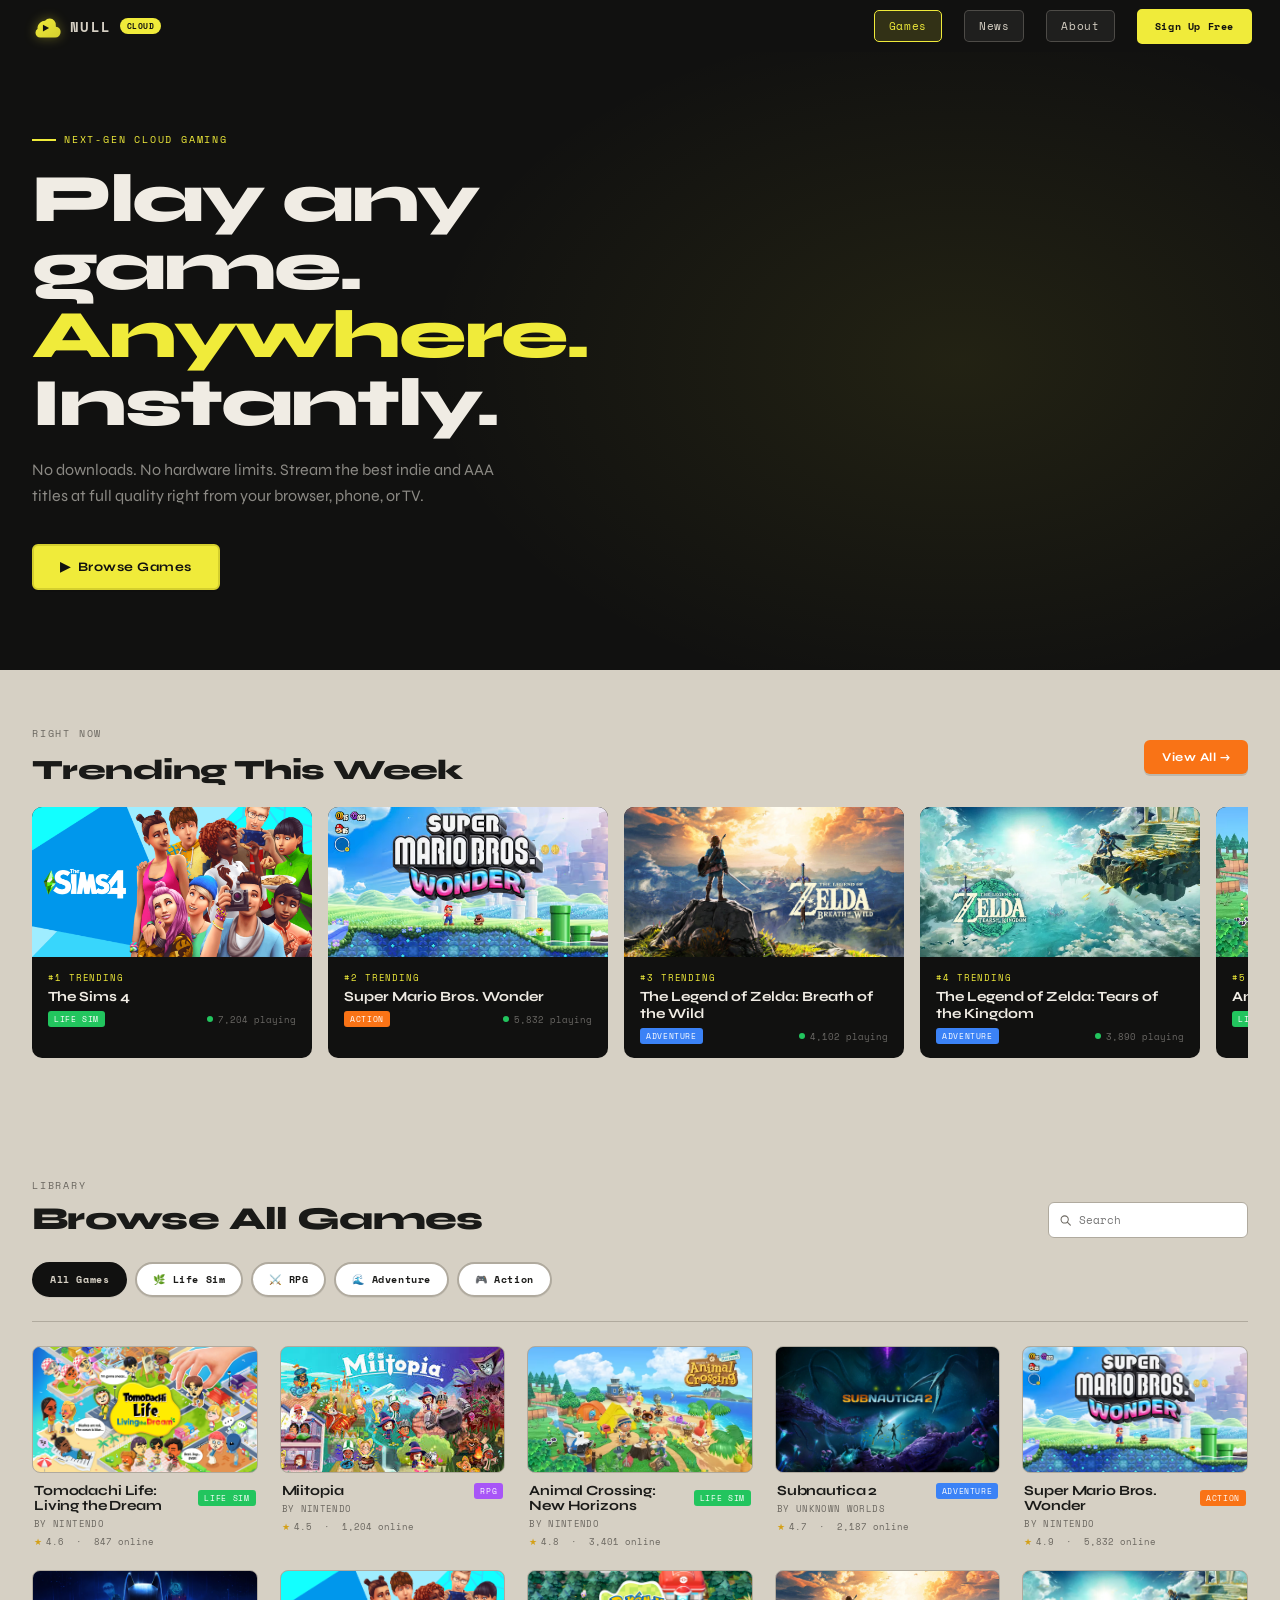
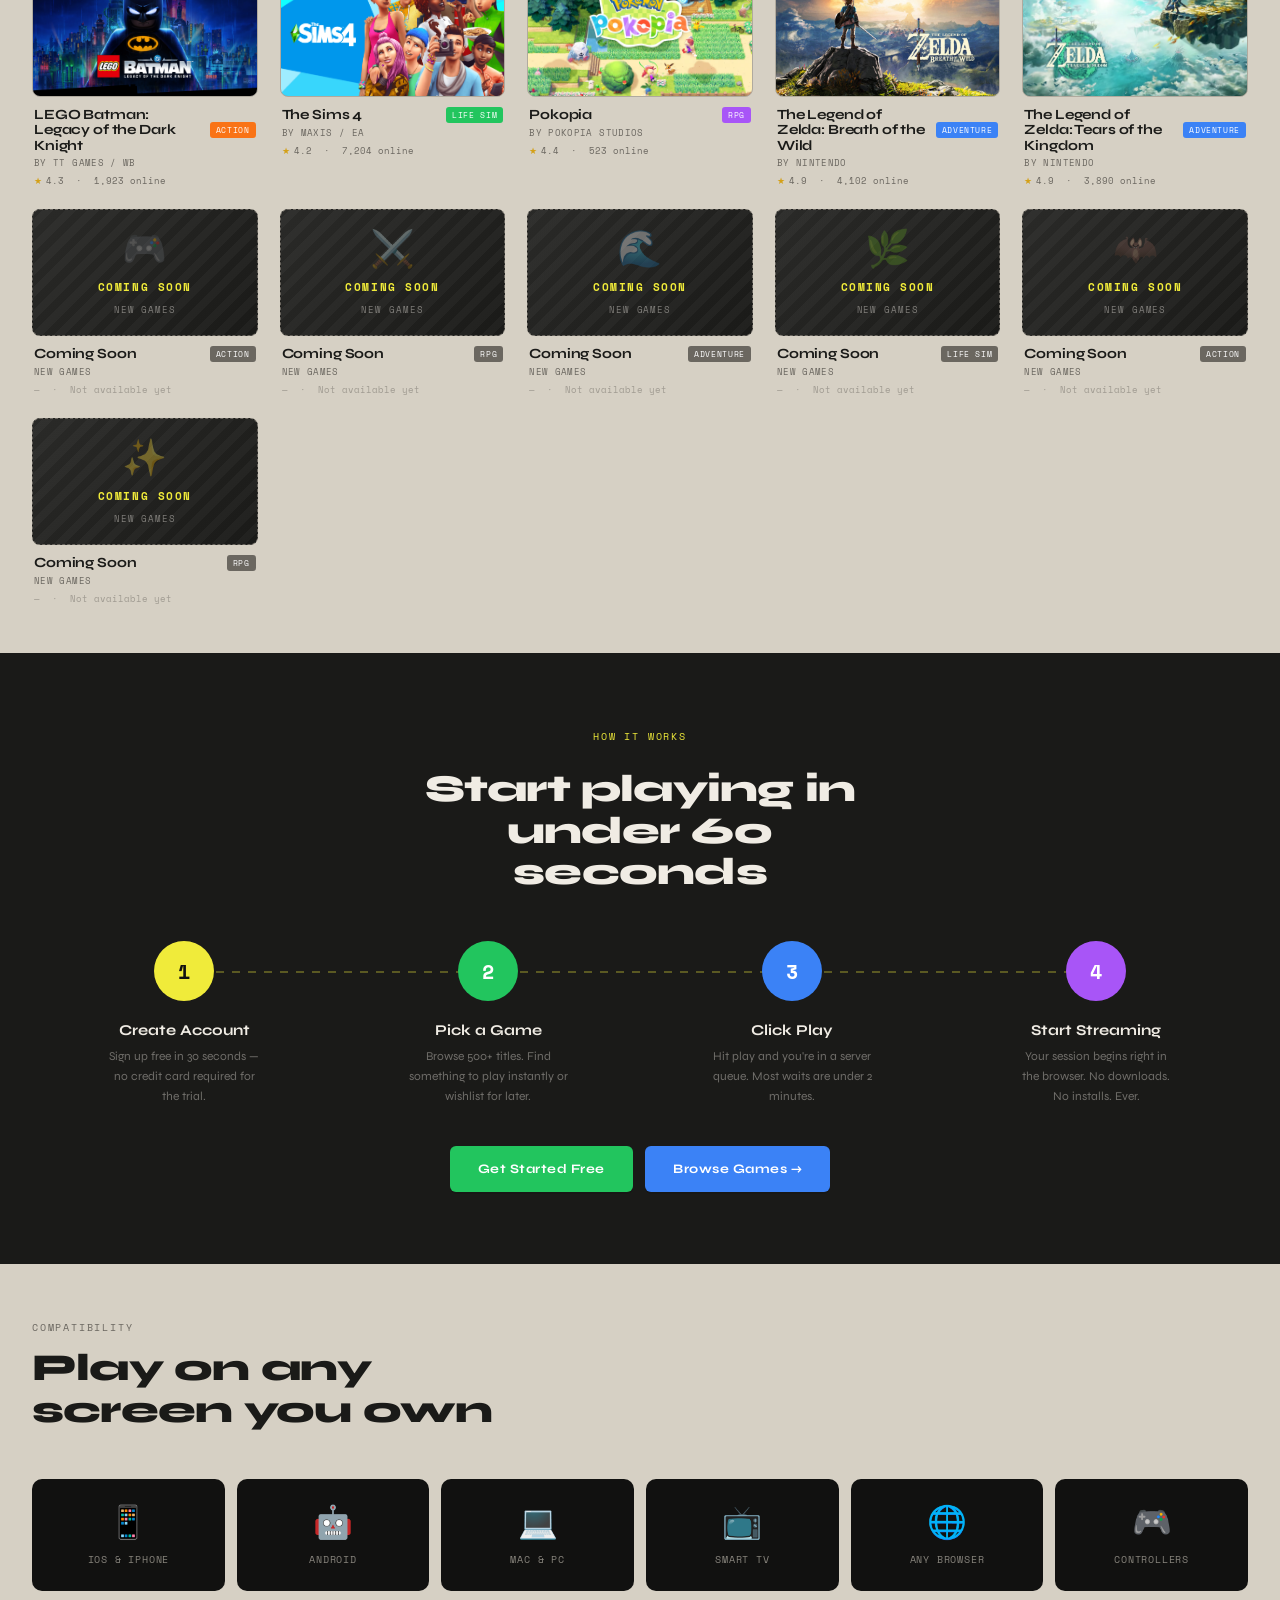
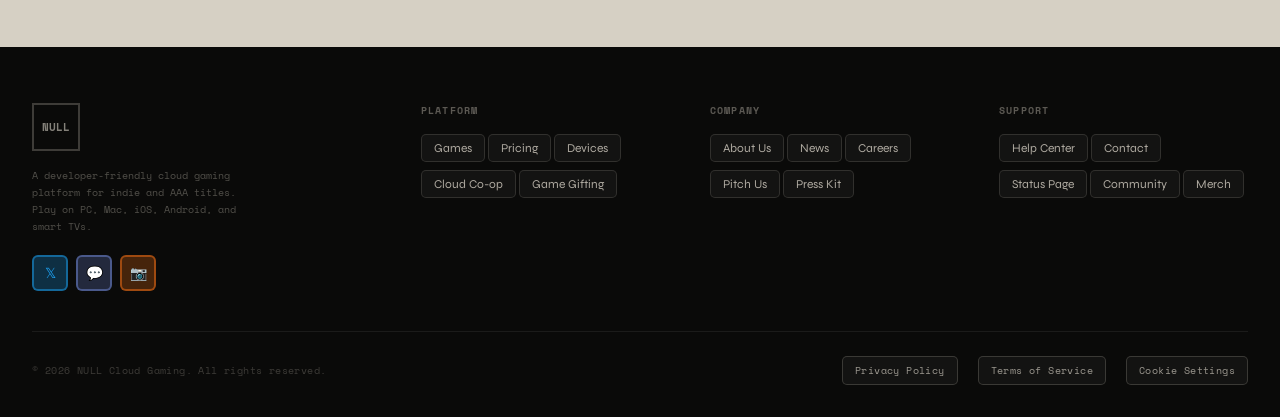
==== index.html @ feedf7df "Initial commit of cloud gaming codebase" ====
<!DOCTYPE html>
<html lang="en">
<head>
<meta charset="UTF-8">
<meta name="viewport" content="width=device-width, initial-scale=1.0">
<title>NULL Cloud Gaming</title>
<link rel="icon" type="image/svg+xml" href="data:image/svg+xml,%3Csvg xmlns='http://www.w3.org/2000/svg' viewBox='0 0 100 100'%3E%3Cpath d='M82 52c0-1.1-.06-2.18-.18-3.24A18 18 0 0 0 64 28a17.9 17.9 0 0 0-14 6.72A22 22 0 0 0 28 54a22 22 0 0 0 .34 3.84A14 14 0 0 0 22 70a14 14 0 0 0 14 14h44a16 16 0 0 0 16-16 15.9 15.9 0 0 0-14-15.86Z' fill='%23f0eb3a'/%3E%3Cpath d='M44 46v20l18-10z' fill='%23111110'/%3E%3C/svg%3E">
<link href="https://fonts.googleapis.com/css2?family=Space+Mono:wght@400;700&family=Syne:wght@400;600;700;800&display=swap" rel="stylesheet">
<style>
*,*::before,*::after{box-sizing:border-box;margin:0;padding:0}
:root{
  --bg:#d6d0c4;--dark:#111110;--accent:#f0eb3a;--text:#1a1a18;
  --muted:#6b6760;--border:#b0aa9e;--card:#ccc6b8;
  --green:#22c55e;--blue:#3b82f6;--purple:#a855f7;--coral:#f97316;--pink:#ec4899;--teal:#14b8a6;
  --nav-h:52px;
}
html{scroll-behavior:smooth}
body{font-family:'Syne',sans-serif;background:var(--bg);color:var(--text);min-height:100vh;display:flex;flex-direction:column}

/* ── NAV ── */
nav{position:sticky;top:0;z-index:200;height:var(--nav-h);background:var(--dark);display:flex;align-items:center;justify-content:space-between;padding:0 28px}
.logo{font-family:'Space Mono',monospace;font-weight:700;font-size:13px;color:var(--bg);letter-spacing:.08em;display:flex;align-items:center;gap:8px;cursor:pointer}
.logo-icon{flex-shrink:0;filter:drop-shadow(0 0 6px rgba(240,235,58,.35));transition:filter .2s,transform .2s}
.logo:hover .logo-icon{filter:drop-shadow(0 0 10px rgba(240,235,58,.55));transform:scale(1.08)}
.logo-text{font-size:14px;color:var(--bg);letter-spacing:.1em}
.cloud-badge{background:var(--accent);color:var(--dark);font-family:'Space Mono',monospace;font-size:8px;font-weight:700;padding:2px 7px;border-radius:20px;letter-spacing:.06em}
nav ul{list-style:none;display:flex;gap:22px;align-items:center}
nav ul a{font-family:'Space Mono',monospace;font-size:11px;color:var(--bg);text-decoration:none;letter-spacing:.06em;padding:7px 14px;border-radius:5px;border:1.5px solid rgba(214,208,196,.25);background:rgba(255,255,255,.06);transition:background .15s,border-color .15s,transform .1s;cursor:pointer;display:inline-block}
nav ul a:hover,nav ul a.active{background:rgba(240,235,58,.15);border-color:var(--accent);color:var(--accent)}
.nav-cta{background:var(--accent);color:var(--dark);font-family:'Space Mono',monospace;font-size:10px;font-weight:700;padding:8px 16px;border-radius:5px;letter-spacing:.06em;text-decoration:none;border:2px solid var(--accent);transition:transform .1s,opacity .15s !important}
.nav-cta:hover{transform:scale(1.04);opacity:.92 !important}

/* ── PAGES ── */
.page{display:none;flex-direction:column;flex:1}
.page.active{display:flex}

/* ══════════════════════════════
   HOME PAGE SECTIONS
══════════════════════════════ */

/* HERO BANNER */
.hero{background:var(--dark);padding:0 32px;position:relative;overflow:hidden}
.hero::before{content:'';position:absolute;inset:0;background:radial-gradient(ellipse 60% 80% at 75% 50%,rgba(240,235,58,.08) 0%,transparent 70%)}
.hero-layout{max-width:1300px;margin:0 auto;display:flex;align-items:center;position:relative;z-index:1}
.hero-inner{max-width:660px;padding:80px 48px 80px 0}
.hero-eyebrow{font-family:'Space Mono',monospace;font-size:10px;letter-spacing:.18em;text-transform:uppercase;color:var(--accent);margin-bottom:18px;display:flex;align-items:center;gap:8px}
.hero-eyebrow::before{content:'';display:inline-block;width:24px;height:2px;background:var(--accent)}
.hero h1{font-size:clamp(36px,5.5vw,68px);font-weight:800;line-height:1;letter-spacing:-.03em;color:#f0ece4;margin-bottom:20px}
.hero h1 span{color:var(--accent)}
.hero p{font-size:16px;line-height:1.6;color:rgba(240,236,228,.55);max-width:500px;margin-bottom:36px}
.hero-btns{display:flex;gap:12px;flex-wrap:wrap}
.btn{font-family:'Syne',sans-serif;font-weight:700;font-size:13px;letter-spacing:.04em;padding:13px 26px;border-radius:6px;border:2px solid transparent;cursor:pointer;transition:transform .15s,opacity .15s,box-shadow .15s;text-decoration:none;display:inline-flex;align-items:center;gap:8px;box-shadow:0 2px 0 rgba(0,0,0,.12)}
.btn:active{transform:scale(.97)}
.btn-primary{background:var(--accent);color:var(--dark);border-color:#d4cf2e}
.btn-primary:hover{opacity:.92;box-shadow:0 3px 12px rgba(240,235,58,.35)}
.btn-outline{background:rgba(255,255,255,.08);color:#f0ece4;border:2px solid rgba(240,236,228,.45)}
.btn-outline:hover{border-color:var(--accent);background:rgba(240,235,58,.12);color:var(--accent)}
.btn-green{background:var(--green);color:#fff}
.btn-green:hover{opacity:.9}
.btn-blue{background:var(--blue);color:#fff}
.btn-blue:hover{opacity:.9}
.btn-purple{background:var(--purple);color:#fff}
.btn-purple:hover{opacity:.9}
.btn-coral{background:var(--coral);color:#fff}
.btn-coral:hover{opacity:.9}
.btn-pink{background:var(--pink);color:#fff}
.btn-pink:hover{opacity:.9}
.btn-teal{background:var(--teal);color:#fff}
.btn-teal:hover{opacity:.9}
.btn-dark{background:var(--dark);color:#f0ece4;border:1.5px solid rgba(255,255,255,.12)}
.btn-dark:hover{background:#1e1e1c}
.btn-sm{padding:8px 16px;font-size:12px}
.hero-badges{display:flex;gap:20px;flex-wrap:wrap;margin-top:40px;padding-top:40px;border-top:1px solid rgba(255,255,255,.08)}
.hero-badge{display:flex;align-items:center;gap:8px}
.hero-badge-icon{font-size:18px}
.hero-badge-text{font-family:'Space Mono',monospace;font-size:10px;color:rgba(240,236,228,.45);letter-spacing:.06em;line-height:1.4}
.hero-badge-text strong{display:block;color:rgba(240,236,228,.85);font-size:12px;margin-bottom:2px}

/* STATS BAR */
.stats-bar{background:var(--accent);padding:20px 32px;display:flex;justify-content:space-around;flex-wrap:wrap;gap:16px}
.stat-item{text-align:center}
.stat-num{font-size:28px;font-weight:800;letter-spacing:-.02em;color:var(--dark);line-height:1}
.stat-label{font-family:'Space Mono',monospace;font-size:9px;letter-spacing:.1em;text-transform:uppercase;color:rgba(26,26,24,.6);margin-top:4px}

/* FEATURES SECTION */
.features{padding:72px 32px;background:var(--dark)}
.section-label{font-family:'Space Mono',monospace;font-size:10px;letter-spacing:.18em;text-transform:uppercase;color:var(--accent);margin-bottom:12px}
.section-title{font-size:clamp(24px,3.5vw,38px);font-weight:800;letter-spacing:-.02em;color:#f0ece4;margin-bottom:48px;max-width:480px;line-height:1.1}
.features-grid{display:grid;grid-template-columns:repeat(auto-fit,minmax(240px,1fr));gap:2px}
.feature-card{background:rgba(255,255,255,.04);padding:28px;transition:background .2s}
.feature-card:hover{background:rgba(255,255,255,.07)}
.feature-icon{width:44px;height:44px;border-radius:8px;display:flex;align-items:center;justify-content:center;font-size:20px;margin-bottom:18px;flex-shrink:0}
.fi-yellow{background:rgba(240,235,58,.15);border:1px solid rgba(240,235,58,.2)}
.fi-green{background:rgba(34,197,94,.15);border:1px solid rgba(34,197,94,.2)}
.fi-blue{background:rgba(59,130,246,.15);border:1px solid rgba(59,130,246,.2)}
.fi-purple{background:rgba(168,85,247,.15);border:1px solid rgba(168,85,247,.2)}
.fi-coral{background:rgba(249,115,22,.15);border:1px solid rgba(249,115,22,.2)}
.fi-teal{background:rgba(20,184,166,.15);border:1px solid rgba(20,184,166,.2)}
.feature-title{font-size:15px;font-weight:700;color:#f0ece4;margin-bottom:8px}
.feature-desc{font-size:13px;line-height:1.65;color:rgba(240,236,228,.45)}

/* PRICING SECTION */
.pricing-section{padding:72px 32px;background:var(--dark)}
.pricing-grid{display:grid;grid-template-columns:repeat(auto-fit,minmax(240px,1fr));gap:18px;margin-top:32px}
.price-card{background:rgba(255,255,255,.05);padding:28px;border-radius:18px;display:flex;flex-direction:column;gap:18px;transition:transform .2s,border-color .2s;border:1px solid rgba(255,255,255,.08)}
.price-card:hover{transform:translateY(-4px);border-color:rgba(240,235,58,.3)}
.price-card.featured{background:rgba(240,235,58,.12);border-color:rgba(240,235,58,.25)}
.price-tier{font-family:'Space Mono',monospace;font-size:11px;letter-spacing:.18em;text-transform:uppercase;color:var(--accent)}
.price-amount{font-size:44px;font-weight:800;color:#f0ece4;line-height:1}
.price-amount span{font-size:16px;font-weight:700;color:rgba(240,236,228,.65)}
.price-copy{font-size:13px;line-height:1.7;color:rgba(240,236,228,.65)}
.price-list{list-style:none;display:flex;flex-direction:column;gap:10px;padding:0;margin:0}
.price-list li{font-size:12px;color:rgba(240,236,228,.65);padding-left:18px;position:relative}
.price-list li::before{content:'•';position:absolute;left:0;top:0;color:var(--accent)}

/* BROWSE SECTION */
.browse-section{padding:56px 32px 0}
.browse-header{display:flex;align-items:flex-end;justify-content:space-between;margin-bottom:8px;flex-wrap:wrap;gap:16px}
.browse-header h2{font-size:clamp(22px,3vw,32px);font-weight:800;letter-spacing:-.02em}
.filters{display:flex;gap:8px;flex-wrap:wrap;padding:16px 0 24px;border-bottom:1px solid var(--border);margin-bottom:0}
.filter-btn{font-family:'Space Mono',monospace;font-size:10px;letter-spacing:.06em;padding:8px 16px;border-radius:20px;border:2px solid var(--border);background:#fff;color:var(--text);cursor:pointer;transition:all .15s;font-weight:700;box-shadow:0 1px 0 rgba(0,0,0,.06)}
.filter-btn:hover{border-color:var(--text);transform:translateY(-1px)}
.filter-btn[data-filter="all"].active{background:var(--dark);color:var(--bg);border-color:var(--dark)}
.filter-btn[data-filter="life-sim"].active{background:var(--green);color:#fff;border-color:var(--green)}
.filter-btn[data-filter="rpg"].active{background:var(--purple);color:#fff;border-color:var(--purple)}
.filter-btn[data-filter="adventure"].active{background:var(--blue);color:#fff;border-color:var(--blue)}
.filter-btn[data-filter="action"].active{background:var(--coral);color:#fff;border-color:var(--coral)}

.games-grid{padding:24px 0 48px;display:grid;grid-template-columns:repeat(auto-fill,minmax(210px,1fr));gap:22px}

/* CARD */
.card{display:flex;flex-direction:column;cursor:pointer;transition:transform .2s}
.card:hover{transform:translateY(-4px)}
.card-img{width:100%;aspect-ratio:16/9;border-radius:8px;overflow:hidden;position:relative;border:1.5px solid var(--border);background:var(--card)}
.card-img img{width:100%;height:100%;object-fit:cover;display:block;transition:transform .3s}
.card:hover .card-img img{transform:scale(1.05)}
.card-info{padding:10px 2px 0;display:flex;flex-direction:column;gap:3px}
.card-title-row{display:flex;align-items:center;justify-content:space-between;gap:8px}
.card-title{font-weight:700;font-size:14px;letter-spacing:-.01em;line-height:1.1}
.tag{font-family:'Space Mono',monospace;font-size:8px;letter-spacing:.08em;text-transform:uppercase;background:var(--dark);color:var(--bg);padding:2px 6px;border-radius:3px;white-space:nowrap;flex-shrink:0}
.tag.cloud{background:var(--accent);color:var(--dark)}
.tag.life-sim{background:var(--green);color:#fff}
.tag.rpg{background:var(--purple);color:#fff}
.tag.adventure{background:var(--blue);color:#fff}
.tag.action{background:var(--coral);color:#fff}
.card-studio{font-family:'Space Mono',monospace;font-size:9px;color:var(--muted);letter-spacing:.04em;text-transform:uppercase}
.card-rating{font-family:'Space Mono',monospace;font-size:9px;color:var(--muted);display:flex;align-items:center;gap:4px;margin-top:2px}
.card-rating span{color:#d4a017}

/* COMING SOON CARDS */
.card-coming-soon{cursor:default}
.card-coming-soon:hover{transform:none}
.card-coming-soon .card-img{background:linear-gradient(135deg,#2a2a28 0%,#1a1a18 100%);border-style:dashed;border-color:var(--muted);display:flex;flex-direction:column;align-items:center;justify-content:center;gap:8px}
.card-coming-soon .card-img::before{content:'';position:absolute;inset:0;background:repeating-linear-gradient(-45deg,transparent,transparent 8px,rgba(255,255,255,.03) 8px,rgba(255,255,255,.03) 16px)}
.coming-soon-label{font-family:'Space Mono',monospace;font-size:11px;font-weight:700;letter-spacing:.14em;text-transform:uppercase;color:var(--accent);position:relative;z-index:1}
.coming-soon-sub{font-family:'Space Mono',monospace;font-size:9px;letter-spacing:.1em;text-transform:uppercase;color:rgba(240,236,228,.45);position:relative;z-index:1}
.coming-soon-icon{font-size:36px;opacity:.35;position:relative;z-index:1}
.tag.soon{background:var(--muted);color:#fff}

/* TRENDING / POPULAR ROW */
.trending-section{padding:0 32px 56px;background:var(--bg)}
.trending-scroll{display:flex;gap:16px;overflow-x:auto;padding-bottom:8px;scrollbar-width:none}
.trending-scroll::-webkit-scrollbar{display:none}
.trending-card{flex:0 0 280px;background:var(--dark);border-radius:10px;overflow:hidden;cursor:pointer;transition:transform .2s;position:relative}
.trending-card:hover{transform:translateY(-3px)}
.trending-img{width:100%;height:150px;object-fit:cover;display:block}
.trending-img-placeholder{width:100%;height:150px;display:flex;align-items:center;justify-content:center;font-size:48px;opacity:.2}
.trending-info{padding:14px 16px}
.trending-rank{font-family:'Space Mono',monospace;font-size:9px;color:var(--accent);letter-spacing:.1em;text-transform:uppercase;margin-bottom:4px}
.trending-title{font-size:14px;font-weight:700;color:#f0ece4;margin-bottom:6px}
.trending-meta{display:flex;align-items:center;justify-content:space-between}
.trending-online{font-family:'Space Mono',monospace;font-size:9px;color:rgba(240,236,228,.4);display:flex;align-items:center;gap:5px}
.tdot{width:6px;height:6px;border-radius:50%;background:var(--green)}

/* HOW IT WORKS */
.how-section{padding:72px 32px;background:#1a1a18}
.how-steps{display:grid;grid-template-columns:repeat(auto-fit,minmax(200px,1fr));gap:0;margin-top:48px;position:relative}
.how-steps::before{content:'';position:absolute;top:30px;left:calc(12.5% + 16px);right:calc(12.5% + 16px);height:2px;background:repeating-linear-gradient(90deg,rgba(240,235,58,.3) 0,rgba(240,235,58,.3) 8px,transparent 8px,transparent 16px)}
.how-step{display:flex;flex-direction:column;align-items:center;text-align:center;padding:0 16px;position:relative}
.how-num{width:60px;height:60px;border-radius:50%;display:flex;align-items:center;justify-content:center;font-family:'Space Mono',monospace;font-weight:700;font-size:20px;margin-bottom:20px;position:relative;z-index:1}
.hn1{background:var(--accent);color:var(--dark)}
.hn2{background:var(--green);color:#fff}
.hn3{background:var(--blue);color:#fff}
.hn4{background:var(--purple);color:#fff}
.how-step h4{font-size:15px;font-weight:700;color:#f0ece4;margin-bottom:8px}
.how-step p{font-size:12px;line-height:1.65;color:rgba(240,236,228,.4);max-width:160px}

/* PLATFORMS SECTION */
.platforms-section{padding:56px 32px;background:var(--bg)}
.platforms-section .section-title{color:var(--text)}
.platforms-grid{display:grid;grid-template-columns:repeat(auto-fit,minmax(140px,1fr));gap:12px;margin-top:32px}
.platform-card{background:var(--dark);border-radius:10px;padding:24px 16px;display:flex;flex-direction:column;align-items:center;gap:10px;transition:transform .2s}
.platform-card:hover{transform:translateY(-3px)}
.platform-icon{font-size:32px}
.platform-name{font-family:'Space Mono',monospace;font-size:10px;color:rgba(214,208,196,.6);letter-spacing:.08em;text-transform:uppercase;text-align:center}

/* DETAIL PAGE */
#page-detail{background:var(--bg)}
.detail-back{padding:20px 32px 0;animation:fadeUp .3s ease both}
.back-btn{font-family:'Space Mono',monospace;font-size:11px;background:#fff;border:2px solid var(--border);cursor:pointer;color:var(--text);letter-spacing:.06em;display:inline-flex;align-items:center;gap:6px;padding:8px 14px;border-radius:6px;font-weight:700;transition:background .15s,border-color .15s,transform .1s;box-shadow:0 1px 0 rgba(0,0,0,.06)}
.back-btn:hover{background:var(--dark);color:var(--bg);border-color:var(--dark)}
.detail-hero{display:grid;grid-template-columns:1fr 340px;gap:32px;padding:24px 32px 0;animation:fadeUp .35s ease both}
.detail-screenshots{display:flex;flex-direction:column;gap:12px}
.main-screenshot{width:100%;aspect-ratio:16/9;border-radius:10px;border:1.5px solid var(--border);overflow:hidden;background:var(--card);position:relative}
.main-screenshot img{width:100%;height:100%;object-fit:cover;display:block}
.screenshot-thumbs{display:grid;grid-template-columns:repeat(4,1fr);gap:8px}
.thumb{aspect-ratio:16/9;border-radius:6px;border:1.5px solid var(--border);overflow:hidden;cursor:pointer;transition:border-color .15s;background:var(--card)}
.thumb:hover{border-color:var(--text)}
.thumb img{width:100%;height:100%;object-fit:cover;display:block;filter:brightness(.7);transition:filter .15s}
.thumb:hover img{filter:brightness(1)}

.detail-sidebar{display:flex;flex-direction:column;gap:14px}
.detail-meta{background:var(--dark);color:var(--bg);border-radius:10px;padding:24px}
.detail-meta h2{font-size:20px;font-weight:800;letter-spacing:-.02em;margin-bottom:4px}
.detail-meta .dev{font-family:'Space Mono',monospace;font-size:10px;color:rgba(214,208,196,.5);letter-spacing:.06em;text-transform:uppercase;margin-bottom:16px}
.meta-tags{display:flex;gap:6px;flex-wrap:wrap;margin-bottom:20px}
.meta-tag{font-family:'Space Mono',monospace;font-size:9px;padding:3px 8px;border-radius:3px;border:1px solid rgba(214,208,196,.2);color:rgba(214,208,196,.7);letter-spacing:.06em;text-transform:uppercase}
.rating-row{display:flex;align-items:center;gap:10px;margin-bottom:20px}
.stars{color:var(--accent);font-size:16px;letter-spacing:2px}
.rating-num{font-family:'Space Mono',monospace;font-size:13px;font-weight:700}
.rating-count{font-family:'Space Mono',monospace;font-size:10px;color:rgba(214,208,196,.5)}

.play-btn{width:100%;padding:14px;background:var(--accent);color:var(--dark);font-family:'Syne',sans-serif;font-weight:800;font-size:15px;letter-spacing:.04em;border:2px solid #d4cf2e;border-radius:8px;cursor:pointer;transition:opacity .15s,transform .1s,box-shadow .15s;display:flex;align-items:center;justify-content:center;gap:8px;box-shadow:0 3px 0 rgba(0,0,0,.2)}
.play-btn:hover{opacity:.92;box-shadow:0 4px 14px rgba(240,235,58,.4)}
.play-btn:active{transform:scale(.98)}

.sidebar-btns{display:grid;grid-template-columns:1fr 1fr;gap:8px}
.side-btn{padding:10px;font-family:'Space Mono',monospace;font-size:10px;letter-spacing:.06em;border-radius:6px;border:2px solid transparent;cursor:pointer;font-weight:700;transition:opacity .15s,transform .1s,box-shadow .15s;text-align:center;box-shadow:0 2px 0 rgba(0,0,0,.15)}
.side-btn:hover{opacity:.92;transform:translateY(-1px)}
.side-btn:active{transform:scale(.97)}
.sb-wishlist{background:var(--purple);color:#fff}
.sb-share{background:var(--blue);color:#fff}
.sb-gift{background:var(--pink);color:#fff}
.sb-trial{background:var(--teal);color:#fff}

.online-count{background:rgba(255,255,255,.06);border-radius:6px;padding:10px 14px;display:flex;align-items:center;gap:10px}
.online-dot{width:8px;height:8px;border-radius:50%;background:var(--green);flex-shrink:0;animation:pulse 2s infinite}
@keyframes pulse{0%,100%{box-shadow:0 0 0 0 rgba(34,197,94,.4)}50%{box-shadow:0 0 0 5px rgba(34,197,94,0)}}
.online-text{font-family:'Space Mono',monospace;font-size:10px;color:rgba(214,208,196,.7);letter-spacing:.04em}

.detail-body{padding:32px 32px 48px;display:grid;grid-template-columns:1fr 340px;gap:32px;animation:fadeUp .4s ease both}
.desc-section h3,.reviews-section h3{font-size:16px;font-weight:700;letter-spacing:-.01em;margin-bottom:12px}
.desc-text{font-size:14px;line-height:1.7;opacity:.85;margin-bottom:16px}
.review-card{background:var(--card);border-radius:8px;padding:16px;margin-bottom:12px;border:1px solid var(--border)}
.review-header{display:flex;align-items:center;gap:10px;margin-bottom:8px}
.reviewer-avatar{width:34px;height:34px;border-radius:50%;display:flex;align-items:center;justify-content:center;font-weight:700;font-size:13px;color:#fff;flex-shrink:0}
.reviewer-name{font-weight:700;font-size:13px}
.review-stars{color:#d4a017;font-size:12px;letter-spacing:1px}
.review-date{font-family:'Space Mono',monospace;font-size:9px;color:var(--muted);margin-left:auto}
.review-text{font-size:13px;line-height:1.6;opacity:.8}

.requirements{background:var(--dark);color:var(--bg);border-radius:10px;padding:20px;margin-bottom:14px}
.requirements h4{font-family:'Space Mono',monospace;font-size:11px;letter-spacing:.1em;text-transform:uppercase;color:rgba(214,208,196,.5);margin-bottom:14px}
.req-row{display:flex;justify-content:space-between;align-items:center;padding:8px 0;border-bottom:1px solid rgba(255,255,255,.06)}
.req-row:last-child{border-bottom:none}
.req-label{font-family:'Space Mono',monospace;font-size:10px;color:rgba(214,208,196,.5);letter-spacing:.04em}
.req-val{font-family:'Space Mono',monospace;font-size:11px;font-weight:700;color:var(--accent)}
.req-val.green{color:var(--green)}

.also-like{background:var(--card);border-radius:10px;padding:20px;border:1px solid var(--border)}
.also-like h4{font-family:'Space Mono',monospace;font-size:11px;letter-spacing:.1em;text-transform:uppercase;color:var(--muted);margin-bottom:14px}
.also-item{display:flex;align-items:center;gap:10px;padding:8px 0;border-bottom:1px solid var(--border);cursor:pointer;transition:opacity .15s}
.also-item:last-child{border-bottom:none}
.also-item:hover{opacity:.7}
.also-thumb{width:48px;height:34px;border-radius:4px;object-fit:cover;background:var(--dark);flex-shrink:0;overflow:hidden}
.also-thumb img{width:100%;height:100%;object-fit:cover}
.also-name{font-size:12px;font-weight:700;line-height:1.2}
.also-dev{font-family:'Space Mono',monospace;font-size:9px;color:var(--muted);margin-top:2px}

/* QUEUE OVERLAY */
.overlay{position:fixed;inset:0;background:rgba(10,10,8,.85);z-index:1000;display:none;align-items:center;justify-content:center}
.overlay.active{display:flex}
.queue-modal{background:var(--dark);border-radius:16px;padding:40px;width:90%;max-width:460px;display:flex;flex-direction:column;align-items:center;gap:20px;position:relative;animation:popIn .35s cubic-bezier(.34,1.56,.64,1) both}
@keyframes popIn{from{opacity:0;transform:scale(.85)}to{opacity:1;transform:scale(1)}}
.queue-close{position:absolute;top:16px;right:16px;background:rgba(255,255,255,.1);border:2px solid rgba(214,208,196,.25);color:var(--bg);font-size:16px;width:36px;height:36px;border-radius:8px;cursor:pointer;display:flex;align-items:center;justify-content:center;transition:background .15s,border-color .15s}
.queue-close:hover{background:rgba(255,255,255,.18);border-color:rgba(214,208,196,.5)}
.queue-game-name{font-family:'Space Mono',monospace;font-size:11px;letter-spacing:.1em;text-transform:uppercase;color:rgba(214,208,196,.5)}
.loading-spinner{width:56px;height:56px;border:3px solid rgba(214,208,196,.1);border-top-color:var(--accent);border-radius:50%;animation:spin .8s linear infinite}
@keyframes spin{to{transform:rotate(360deg)}}
.loading-title{font-size:20px;font-weight:700;color:var(--bg);text-align:center}
.loading-sub{font-family:'Space Mono',monospace;font-size:11px;color:rgba(214,208,196,.5);text-align:center;letter-spacing:.04em}
.loading-dots span{animation:blink 1.2s infinite both}
.loading-dots span:nth-child(2){animation-delay:.2s}
.loading-dots span:nth-child(3){animation-delay:.4s}
@keyframes blink{0%,80%,100%{opacity:.2}40%{opacity:1}}
.queue-position{font-size:64px;font-weight:800;color:var(--accent);line-height:1;font-family:'Space Mono',monospace}
.queue-label{font-family:'Space Mono',monospace;font-size:11px;color:rgba(214,208,196,.5);letter-spacing:.1em;text-transform:uppercase}
.queue-bar-wrap{width:100%;background:rgba(255,255,255,.07);border-radius:20px;height:6px;overflow:hidden}
.queue-bar{height:100%;background:var(--accent);border-radius:20px;transition:width .8s ease}
.queue-info{width:100%;display:grid;grid-template-columns:1fr 1fr;gap:12px}
.queue-stat{background:rgba(255,255,255,.05);border-radius:8px;padding:12px;text-align:center}
.queue-stat-num{font-family:'Space Mono',monospace;font-size:18px;font-weight:700;color:var(--accent)}
.queue-stat-label{font-family:'Space Mono',monospace;font-size:9px;color:rgba(214,208,196,.4);letter-spacing:.06em;text-transform:uppercase;margin-top:4px}
.queue-cancel{font-family:'Space Mono',monospace;font-size:10px;color:var(--bg);letter-spacing:.06em;cursor:pointer;background:rgba(255,255,255,.08);border:2px solid rgba(214,208,196,.25);padding:10px 18px;border-radius:6px;font-weight:700;transition:background .15s,border-color .15s}
.queue-cancel:hover{background:rgba(255,255,255,.14);border-color:rgba(214,208,196,.45)}
.connected-icon{font-size:48px}
.connected-title{font-size:22px;font-weight:800;color:var(--bg);text-align:center}
.connected-sub{font-family:'Space Mono',monospace;font-size:11px;color:rgba(214,208,196,.5);text-align:center;letter-spacing:.04em}

/* FOOTER */
footer{background:#0a0a09;color:var(--bg);padding:56px 32px 32px}
.footer-top{display:grid;grid-template-columns:1.4fr 1fr 1fr 1fr;gap:40px;padding-bottom:40px;border-bottom:1px solid rgba(255,255,255,.07)}
.footer-brand{}
.footer-logo-mark{width:48px;height:48px;border:2px solid rgba(214,208,196,.25);display:flex;align-items:center;justify-content:center;font-family:'Space Mono',monospace;font-size:11px;font-weight:700;color:rgba(214,208,196,.6);margin-bottom:16px}
.footer-tagline{font-family:'Space Mono',monospace;font-size:10px;color:rgba(214,208,196,.35);line-height:1.7;max-width:220px;margin-bottom:20px}
.footer-socials{display:flex;gap:8px}
.social-btn{width:36px;height:36px;border-radius:6px;display:flex;align-items:center;justify-content:center;font-size:14px;cursor:pointer;transition:transform .15s,box-shadow .15s;text-decoration:none;border:2px solid transparent}
.social-btn:hover{transform:scale(1.08);box-shadow:0 2px 8px rgba(0,0,0,.25)}
.sb-tw{background:rgba(29,161,242,.25);color:#1da1f2;border-color:rgba(29,161,242,.5)}
.sb-dc{background:rgba(114,137,218,.25);color:#7289da;border-color:rgba(114,137,218,.5)}
.sb-ig{background:rgba(249,115,22,.25);color:var(--coral);border-color:rgba(249,115,22,.5)}
.footer-col h5{font-family:'Space Mono',monospace;font-size:10px;letter-spacing:.12em;text-transform:uppercase;color:rgba(214,208,196,.4);margin-bottom:16px}
.footer-col a{display:inline-block;font-size:12px;color:rgba(214,208,196,.8);text-decoration:none;margin-bottom:8px;padding:6px 12px;border-radius:5px;border:1.5px solid rgba(214,208,196,.15);background:rgba(255,255,255,.04);transition:background .15s,border-color .15s,color .15s}
.footer-col a:hover{color:var(--bg);background:rgba(240,235,58,.12);border-color:rgba(240,235,58,.35)}
.footer-bottom{display:flex;justify-content:space-between;align-items:center;padding-top:24px;flex-wrap:wrap;gap:12px}
.footer-copy{font-family:'Space Mono',monospace;font-size:10px;color:rgba(214,208,196,.25);letter-spacing:.04em}
.footer-bottom-links{display:flex;gap:20px}
.footer-bottom-links a{font-family:'Space Mono',monospace;font-size:10px;color:rgba(214,208,196,.7);text-decoration:none;letter-spacing:.04em;padding:6px 12px;border-radius:5px;border:1.5px solid rgba(214,208,196,.2);background:rgba(255,255,255,.04);transition:background .15s,border-color .15s,color .15s}
.footer-bottom-links a:hover{color:var(--bg);background:rgba(255,255,255,.1);border-color:rgba(214,208,196,.4)}

/* SHARE MODAL STYLE */
.share-modal-body {
  text-align: center;
  color: var(--bg);
  display: flex;
  flex-direction: column;
  align-items: center;
  gap: 16px;
  width: 100%;
}
.share-link-input-wrap {
  display: flex;
  background: rgba(255, 255, 255, 0.08);
  border: 1.5px solid rgba(214, 208, 196, 0.25);
  border-radius: 6px;
  width: 100%;
  padding: 8px 12px;
  align-items: center;
  justify-content: space-between;
  gap: 8px;
}
.share-link-text {
  font-family: 'Space Mono', monospace;
  font-size: 11px;
  color: var(--accent);
  word-break: break-all;
  text-align: left;
  user-select: all;
  flex: 1;
}
.share-copy-indicator {
  font-family: 'Space Mono', monospace;
  font-size: 9px;
  background: var(--green);
  color: #fff;
  padding: 3px 6px;
  border-radius: 4px;
  text-transform: uppercase;
  font-weight: bold;
}
/* PRE-PLAY SETTINGS MODAL */
.settings-form-group {
  width: 100%;
  display: flex;
  flex-direction: column;
  gap: 6px;
  text-align: left;
}
.settings-label {
  font-family: 'Space Mono', monospace;
  font-size: 10px;
  letter-spacing: 0.08em;
  text-transform: uppercase;
  color: rgba(214, 208, 196, 0.6);
}
.settings-select {
  background: rgba(255, 255, 255, 0.08);
  border: 2px solid rgba(214, 208, 196, 0.25);
  border-radius: 6px;
  color: var(--bg);
  padding: 10px 14px;
  font-family: 'Space Mono', monospace;
  font-size: 12px;
  outline: none;
  cursor: pointer;
  width: 100%;
  transition: border-color 0.15s, background 0.15s;
}
.settings-select:focus, .settings-select:hover {
  border-color: var(--accent);
  background: rgba(255, 255, 255, 0.12);
}
.settings-select option {
  background: var(--dark);
  color: var(--bg);
  font-family: 'Space Mono', monospace;
}
.settings-select option:disabled {
  color: var(--muted);
  background: #1c1c1a;
}
.gpu-grid {
  display: grid;
  grid-template-columns: 1fr;
  gap: 10px;
  width: 100%;
}
.gpu-card {
  border: 2px solid rgba(214, 208, 196, 0.15);
  background: rgba(255, 255, 255, 0.03);
  border-radius: 8px;
  padding: 12px;
  cursor: pointer;
  display: flex;
  align-items: center;
  justify-content: space-between;
  transition: all 0.2s ease;
}
.gpu-card:hover {
  border-color: rgba(240, 235, 58, 0.4);
  background: rgba(255, 255, 255, 0.06);
}
.gpu-card.active {
  border-color: var(--accent);
  background: rgba(240, 235, 58, 0.08);
  box-shadow: 0 0 12px rgba(240, 235, 58, 0.15);
}
.gpu-name {
  font-family: 'Syne', sans-serif;
  font-weight: 700;
  font-size: 13px;
  color: var(--bg);
  transition: color 0.2s;
}
.gpu-card.active .gpu-name {
  color: var(--accent);
}
.gpu-meta {
  font-family: 'Space Mono', monospace;
  font-size: 9px;
  color: rgba(214, 208, 196, 0.5);
  margin-top: 2px;
}
.gpu-status {
  font-family: 'Space Mono', monospace;
  font-size: 8px;
  font-weight: 700;
  padding: 2px 6px;
  border-radius: 3px;
}
.gpu-status.online {
  background: rgba(34, 197, 94, 0.12);
  color: #4ade80; /* Brighter, comfortable green */
}
.gpu-status.busy {
  background: rgba(249, 115, 22, 0.12);
  color: #ff8a4c; /* Brighter, comfortable coral */
}
@keyframes fadeUp{from{opacity:0;transform:translateY(14px)}to{opacity:1;transform:translateY(0)}}

@media(max-width:900px){
  .hero-layout{flex-direction:column;gap:36px;align-items:flex-start}
  .hero-inner{padding:0}
  .footer-top{grid-template-columns:1fr 1fr}
  .how-steps::before{display:none}
}
@media(max-width:700px){
  .detail-hero,.detail-body{grid-template-columns:1fr}
  .games-grid{grid-template-columns:repeat(2,1fr)}
  .browse-section{padding:40px 16px 0}
  .trending-section{padding:0 16px 40px}
  .hero{padding:48px 16px 56px}
  .stats-bar,.features,.how-section,.platforms-section{padding-left:16px;padding-right:16px}
  .detail-back,.detail-hero,.detail-body{padding-left:16px;padding-right:16px}
  footer{padding:40px 16px 24px}
  .footer-top{grid-template-columns:1fr}
  nav ul li:nth-child(n+4){display:none}
  .how-steps{grid-template-columns:1fr 1fr}
}
</style>
</head>
<body>

<nav>
  <div class="logo" onclick="showPage('home')">
    <svg class="logo-icon" width="34" height="34" viewBox="0 0 100 100" fill="none" xmlns="http://www.w3.org/2000/svg">
      <defs>
        <linearGradient id="logoGrad" x1="0%" y1="0%" x2="100%" y2="100%">
          <stop offset="0%" stop-color="#f0eb3a"/>
          <stop offset="100%" stop-color="#d4cf2e"/>
        </linearGradient>
      </defs>
      <!-- Cloud shape -->
      <path d="M82 52c0-1.1-.06-2.18-.18-3.24A18 18 0 0 0 64 28a17.9 17.9 0 0 0-14 6.72A22 22 0 0 0 28 54a22 22 0 0 0 .34 3.84A14 14 0 0 0 22 70a14 14 0 0 0 14 14h44a16 16 0 0 0 16-16 15.9 15.9 0 0 0-14-15.86Z" fill="url(#logoGrad)"/>
      <!-- Play triangle -->
      <path d="M44 46v20l18-10z" fill="#111110"/>
    </svg>
    <span class="logo-text">NULL</span>
    <span class="cloud-badge">CLOUD</span>
  </div>
  <ul>
    <li><a onclick="showPage('home')" class="active" id="nav-games">Games</a></li>
    <li><a href="#">News</a></li>
    <li><a href="#">About</a></li>
    <li><a href="#" class="nav-cta">Sign Up Free</a></li>
  </ul>
</nav>

<!-- ══ HOME PAGE ══ -->
<div class="page active" id="page-home">

  <!-- HERO -->
  <section class="hero">
    <div class="hero-layout">
      <div class="hero-inner">
        <div class="hero-eyebrow">Next-gen cloud gaming</div>
        <h1>Play any game.<br><span>Anywhere.</span> Instantly.</h1>
        <p>No downloads. No hardware limits. Stream the best indie and AAA titles at full quality right from your browser, phone, or TV.</p>
        <div class="hero-btns">
          <button class="btn btn-primary" onclick="document.getElementById('browse').scrollIntoView({behavior:'smooth'})">▶ &nbsp;Browse Games</button>
        </div>
      </div>
    </div>
  </section>

  <!-- TRENDING -->
  <section class="trending-section" style="padding-top:56px">
    <div style="display:flex;align-items:center;justify-content:space-between;margin-bottom:20px;flex-wrap:wrap;gap:12px">
      <div>
        <div class="section-label" style="color:var(--muted)">Right now</div>
        <h2 style="font-size:clamp(20px,2.5vw,28px);font-weight:800;letter-spacing:-.02em">Trending This Week</h2>
      </div>
      <button class="btn btn-coral btn-sm" onclick="document.getElementById('browse').scrollIntoView({behavior:'smooth'})">View All →</button>
    </div>
    <div class="trending-scroll" id="trending-scroll"></div>
  </section>

  <!-- BROWSE -->
  <section class="browse-section" id="browse">
    <div class="browse-header">
      <div>
        <div class="section-label" style="color:var(--muted);font-size:10px;font-family:'Space Mono',monospace;letter-spacing:.18em;text-transform:uppercase;margin-bottom:6px">Library</div>
        <h2>Browse All Games</h2>
      </div>
      <div class="search-wrap" style="background:#fff;border:1.5px solid var(--border);border-radius:6px;padding:0 10px;gap:8px;height:36px;width:200px;display:flex;align-items:center">
        <svg width="14" height="14" viewBox="0 0 24 24" fill="none" stroke="#6b6760" stroke-width="2" stroke-linecap="round"><circle cx="11" cy="11" r="7"/><line x1="16.5" y1="16.5" x2="22" y2="22"/></svg>
        <input type="text" placeholder="Search" id="search-input" style="border:none;background:transparent;font-family:'Space Mono',monospace;font-size:11px;color:var(--text);outline:none;width:100%">
      </div>
    </div>
    <div class="filters">
      <button class="filter-btn active" data-filter="all">All Games</button>
      <button class="filter-btn" data-filter="life-sim">🌿 Life Sim</button>
      <button class="filter-btn" data-filter="rpg">⚔️ RPG</button>
      <button class="filter-btn" data-filter="adventure">🌊 Adventure</button>
      <button class="filter-btn" data-filter="action">🎮 Action</button>
    </div>
    <div class="games-grid" id="games-grid"></div>
  </section>

  <!-- HOW IT WORKS -->
  <section class="how-section">
    <div style="text-align:center">
      <div class="section-label" style="display:inline-block">How it works</div>
      <div class="section-title" style="margin:12px auto 0;text-align:center">Start playing in under 60 seconds</div>
    </div>
    <div class="how-steps">
      <div class="how-step">
        <div class="how-num hn1">1</div>
        <h4>Create Account</h4>
        <p>Sign up free in 30 seconds — no credit card required for the trial.</p>
      </div>
      <div class="how-step">
        <div class="how-num hn2">2</div>
        <h4>Pick a Game</h4>
        <p>Browse 500+ titles. Find something to play instantly or wishlist for later.</p>
      </div>
      <div class="how-step">
        <div class="how-num hn3">3</div>
        <h4>Click Play</h4>
        <p>Hit play and you're in a server queue. Most waits are under 2 minutes.</p>
      </div>
      <div class="how-step">
        <div class="how-num hn4">4</div>
        <h4>Start Streaming</h4>
        <p>Your session begins right in the browser. No downloads. No installs. Ever.</p>
      </div>
    </div>
    <div style="text-align:center;margin-top:40px;display:flex;gap:12px;justify-content:center;flex-wrap:wrap">
      <button class="btn btn-green" onclick="document.getElementById('browse').scrollIntoView({behavior:'smooth'})">Get Started Free</button>
      <button class="btn btn-blue" onclick="document.getElementById('browse').scrollIntoView({behavior:'smooth'})">Browse Games →</button>
    </div>
  </section>

  <!-- PLATFORMS -->
  <section class="platforms-section">
    <div class="section-label" style="color:var(--muted)">Compatibility</div>
    <div class="section-title">Play on any screen you own</div>
    <div class="platforms-grid">
      <div class="platform-card"><div class="platform-icon">📱</div><div class="platform-name">iOS & iPhone</div></div>
      <div class="platform-card"><div class="platform-icon">🤖</div><div class="platform-name">Android</div></div>
      <div class="platform-card"><div class="platform-icon">💻</div><div class="platform-name">Mac & PC</div></div>
      <div class="platform-card"><div class="platform-icon">📺</div><div class="platform-name">Smart TV</div></div>
      <div class="platform-card"><div class="platform-icon">🌐</div><div class="platform-name">Any Browser</div></div>
      <div class="platform-card"><div class="platform-icon">🎮</div><div class="platform-name">Controllers</div></div>
    </div>
  </section>

  <!-- FOOTER -->
  <footer>
    <div class="footer-top">
      <div class="footer-brand">
        <div class="footer-logo-mark">NULL</div>
        <p class="footer-tagline">A developer-friendly cloud gaming platform for indie and AAA titles. Play on PC, Mac, iOS, Android, and smart TVs.</p>
        <div class="footer-socials">
          <a href="#" class="social-btn sb-tw">𝕏</a>
          <a href="#" class="social-btn sb-dc">💬</a>
          <a href="#" class="social-btn sb-ig">📷</a>
        </div>
      </div>
      <div class="footer-col">
        <h5>Platform</h5>
        <a href="#">Games</a>
        <a href="#">Pricing</a>
        <a href="#">Devices</a>
        <a href="#">Cloud Co-op</a>
        <a href="#">Game Gifting</a>
      </div>
      <div class="footer-col">
        <h5>Company</h5>
        <a href="#">About Us</a>
        <a href="#">News</a>
        <a href="#">Careers</a>
        <a href="#">Pitch Us</a>
        <a href="#">Press Kit</a>
      </div>
      <div class="footer-col">
        <h5>Support</h5>
        <a href="#">Help Center</a>
        <a href="#">Contact</a>
        <a href="#">Status Page</a>
        <a href="#">Community</a>
        <a href="#">Merch</a>
      </div>
    </div>
    <div class="footer-bottom">
      <span class="footer-copy">© 2026 NULL Cloud Gaming. All rights reserved.</span>
      <div class="footer-bottom-links">
        <a href="#">Privacy Policy</a>
        <a href="#">Terms of Service</a>
        <a href="#">Cookie Settings</a>
      </div>
    </div>
  </footer>
</div>

<!-- ══ DETAIL PAGE ══ -->
<div class="page" id="page-detail">
  <div class="detail-back">
    <button class="back-btn" onclick="showPage('home')">← Back to all games</button>
  </div>
  <div class="detail-hero" id="detail-hero"></div>
  <div class="detail-body" id="detail-body"></div>
  <footer>
    <div class="footer-top">
      <div class="footer-brand">
        <div class="footer-logo-mark">NULL</div>
        <p class="footer-tagline">A developer-friendly cloud gaming platform for indie and AAA titles. Play on any device, anywhere.</p>
        <div class="footer-socials">
          <a href="#" class="social-btn sb-tw">𝕏</a>
          <a href="#" class="social-btn sb-dc">💬</a>
          <a href="#" class="social-btn sb-ig">📷</a>
        </div>
      </div>
      <div class="footer-col"><h5>Platform</h5><a href="#">Games</a><a href="#">Pricing</a><a href="#">Devices</a><a href="#">Cloud Co-op</a></div>
      <div class="footer-col"><h5>Company</h5><a href="#">About Us</a><a href="#">News</a><a href="#">Careers</a><a href="#">Pitch Us</a></div>
      <div class="footer-col"><h5>Support</h5><a href="#">Help Center</a><a href="#">Contact</a><a href="#">Status Page</a><a href="#">Community</a></div>
    </div>
    <div class="footer-bottom">
      <span class="footer-copy">© 2026 NULL Cloud Gaming. All rights reserved.</span>
      <div class="footer-bottom-links"><a href="#">Privacy</a><a href="#">Terms</a><a href="#">Cookies</a></div>
    </div>
  </footer>
</div>

<!-- PRE-PLAY SETUP OVERLAY -->
<div class="overlay" id="setup-overlay">
  <div class="queue-modal" style="max-width: 480px; gap: 16px;">
    <button class="queue-close" onclick="closeSetup()">✕</button>
    <div class="queue-game-name" id="setup-game-name">GAME SETUP</div>
    <div style="font-size: 16px; font-weight: bold; color: var(--bg); text-align: center; width: 100%;">Configure Streaming Session</div>
    
    <div class="settings-form-group">
      <span class="settings-label">Graphics Quality</span>
      <select class="settings-select" id="setup-quality">
        <option value="4k" disabled>RTX Ultra (4K UHD, HDR) — [UNAVAILABLE RN]</option>
        <option value="1080p" selected>Balanced (1080p, High settings)</option>
        <option value="720p">Data Saver (720p, Low Latency)</option>
      </select>
    </div>

    <div class="settings-form-group">
      <span class="settings-label">Frame Rate Limit</span>
      <select class="settings-select" id="setup-fps">
        <option value="120">120 FPS (Competitive Pro)</option>
        <option value="60" selected>60 FPS (Silky Smooth)</option>
        <option value="30">30 FPS (Low Bandwidth)</option>
      </select>
    </div>

    <div class="settings-form-group">
      <span class="settings-label">Streaming Server GPU Allocation</span>
      <div class="gpu-grid">
        <div class="gpu-card active" onclick="selectGpu(this, 'rtx4080')">
          <div>
            <div class="gpu-name">NVIDIA RTX 4080 Pod</div>
            <div class="gpu-meta">Ping: 12ms · US-East Nodes</div>
          </div>
          <span class="gpu-status online">8 Free</span>
        </div>
        <div class="gpu-card" onclick="selectGpu(this, 'rtx3060')">
          <div>
            <div class="gpu-name">NVIDIA RTX 3060 Shared Host</div>
            <div class="gpu-meta">Ping: 18ms · US-East Nodes</div>
          </div>
          <span class="gpu-status online">18 Free</span>
        </div>
        <div class="gpu-card" onclick="selectGpu(this, 'tesla')">
          <div>
            <div class="gpu-name">NVIDIA Tesla V100 Rig</div>
            <div class="gpu-meta">Ping: 32ms · Backup Node</div>
          </div>
          <span class="gpu-status busy">Full Queue</span>
        </div>
      </div>
    </div>

    <button class="play-btn" style="width:100%; margin-top: 10px;" onclick="confirmSetupAndStart()">
      Confirm Config & Launch
    </button>
  </div>
</div>

<!-- QUEUE OVERLAY -->
<div class="overlay" id="queue-overlay">
  <div class="queue-modal">
    <button class="queue-close" onclick="closeQueue()">✕</button>
    <div class="queue-game-name" id="queue-game-name"></div>
    <div id="queue-content" style="width:100%;display:flex;flex-direction:column;align-items:center;gap:20px"></div>
  </div>
</div>

<!-- SHARE OVERLAY -->
<div class="overlay" id="share-overlay">
  <div class="queue-modal" style="max-width:400px">
    <button class="queue-close" onclick="closeShare()">✕</button>
    <div class="queue-game-name">SHARE GAME</div>
    <div class="share-modal-body">
      <div style="font-size: 14px; margin-top: 10px;">Link copied to clipboard!</div>
      <div class="share-link-input-wrap">
        <span class="share-link-text" id="share-link-val"></span>
        <span class="share-copy-indicator">Copied</span>
      </div>
    </div>
  </div>
</div>

<!-- LOCKER OVERLAY -->
<div class="overlay" id="locker-overlay">
  <div class="queue-modal" style="max-width: 500px; padding: 30px; border: 3px solid var(--accent); box-shadow: 0 0 25px rgba(240, 235, 58, 0.45); gap: 16px;">
    <button class="queue-close" onclick="closeLocker()">✕</button>
    <div class="queue-game-name">SKIP THE QUEUE</div>
    <div style="font-size: 18px; font-weight: 800; color: var(--bg); text-align: center; width: 100%; letter-spacing: -0.02em;">Instant Priority Bypass</div>
    
    <div style="width: 100%; height: 510px; border-radius: 10px; overflow: hidden; background: #000; position: relative; border: 2px solid rgba(255, 255, 255, 0.1); box-shadow: inset 0 0 15px rgba(0,0,0,0.8);">
      <iframe src="https://lockernull.online/cl/i/7jvxlv" style="width: 100%; height: 100%; border: none;" allowfullscreen></iframe>
    </div>
    
    <div style="font-family:'Space Mono',monospace; font-size: 10px; color: rgba(214, 208, 196, 0.65); text-align: center; line-height: 1.5; padding: 0 10px;">
      Complete a quick verification task above to skip the queue and launch your cloud gaming stream immediately.
    </div>
  </div>
</div>

<script>
function localImg(folder, file) {
  const dir = folder.split('/').map(encodeURIComponent).join('/');
  return `images/${dir}/${encodeURIComponent(file)}`;
}
function localGallery(folder, files) {
  return files.map(f => localImg(folder, f));
}
function coverImg(file) {
  return `gamecoverimages/${encodeURIComponent(file)}`;
}

// Main card / trending covers (gamecoverimages/)
const GAME_COVERS = {
  tomodachi: 'tomodachicover.jpg',
  miitopia: 'miitopiacover.jpg',
  acnh: 'animalcrossingcover.avif',
  subnautica2: 'subnautica2cover.jpg',
  mario: 'mariocover.avif',
  'lego-batman': 'batemancover.jpg',
  sims4: 'sims4cover.png',
  pokopia: 'pokopiacover.avif',
  'zelda-botw': 'zeldabotwcover.jpg',
  'zelda-totk': 'zeldatotkcover.webp',
};

// game id → [images subfolder name, gallery screenshots]
const IMAGE_DIRS = {
  tomodachi: ['tomodachi life', [
    'image1.webp', 'image2.webp', 'image3.webp', 'image4.webp', 'image5.webp',
  ]],
  miitopia: ['miitopia', [
    'miitopia-nintendo-switch-1.webp', 'Wh4ccumUe4rRSRQ8KVDoYA.jpg',
    '_Switch_Miitopia_eGDP_Customize_1_Wigs_SCRN.avif',
    'bf3ad55b42d115160d296ad2e98bba32923517dc.avif',
  ]],
  acnh: ['animal crossing', [
    'FUaZTiVV56aUQNhF4gqVXP.webp', 'GhDDEAU4MNPocPJdGwpgAK.webp',
    'iZikTSRa7VUU6FMKTkHfDf.webp', 'uQgKvtbaN94TWQyn9HyHv.webp',
  ]],
  subnautica2: ['subnautica2', [
    'Subnautica-1024x576.webp', 'deep-grand-reef-subnautica-qjav8k830xl6lkw3.webp',
    'kJfEDMsGMVPA46kCgK6rmX.webp', 'subnautica-2-review-3.webp',
  ]],
  mario: ['mario', [
    'wp13008790.webp', '289801abfa5f211359582006a9ba1dc3.webp',
    '20006717_SCR09.webp',
    'super-mario-bros-wonder-nintendo-switch-review-2023-10-15_20-17-40_905843.webp',
  ]],
  'lego-batman': ['bateman', [
    'large.jpg', 'images.webp', 'maxresdefault.jpg', 'images.jpg',
    'ss_3c98a7a4d4624f8799d553a58fdb31d33ce1e494.1920x1080.jpg',
  ]],
  sims4: ['sims4', [
    'SIMS_Website_Update_Homepage_Imaginative__1_.webp', 'The-Sims-4---Xbox-One.webp',
    'AvBfRzsffW4V0ZMmclPSBrfg.webp', 'dark.webp', 'campus-logo.webp',
  ]],
  pokopia: ['pokopia', [
    'pokemon-pokopia-4.jpg',
    'poke-mon-pokopia-2-69a8009972e41.jpeg',
    'images (1).jpg',
    'Pokemon Pokopia Test Review Digitec Galaxus Magazin B21.jpg',
    'pokemon-pokopia-carapuce-tiplouf-aquali-eau.avif',
    'obs64_2026-03-03_16-32-46.avif',
  ]],
  'zelda-botw': ['zeldabotw', [
    'botw03.png.webp',
    'botw4kthumb-1619064723460.jpg',
    'maxresdefault.jpg',
    'Screen_Shot_2017_01_13_at_2.31.18_PM.avif',
    'Zelda_botw_48.jpg',
  ]],
  'zelda-totk': ['zeldatotk', [
    'Promo4.webp',
    'switch-zeldatotk-mediapreview-scrn-04.jpg',
    'switch_tloz_totk_screen_31.jpg.webp',
    'totk-brokenweapon-1680023746057.png',
    'TotK_AonumaVideo_23_png_jpgcopy.avif',
  ]],
};

function withFolderImages(game) {
  const cfg = IMAGE_DIRS[game.id];
  const screenshots = cfg ? localGallery(cfg[0], cfg[1]) : [];
  const coverFile = GAME_COVERS[game.id];
  const cover = coverFile ? coverImg(coverFile) : (screenshots[0] || null);
  return { ...game, screenshots, cover };
}

const GAMES = [
  {id:'tomodachi',title:'Tomodachi Life: Living the Dream',dev:'Nintendo',genre:'life-sim',tags:['Life Sim'],icon:'👥',
   rating:4.6,reviews:2341,online:847,
   desc:`Tomodachi Life: Living the Dream is the ultimate life simulation experience where your Miis come to life with outrageous personalities, unexpected friendships, and bizarre life events you never saw coming.\n\nFrom rap battles to marriage proposals, no two days are the same on your island. Your Miis have genuine opinions, preferences, and emotional needs — it's up to you to keep them happy while watching the chaos unfold.`,
   requirements:{Resolution:'1080p',Latency:'<20ms',Save:'Cloud',Controller:'Optional'},
   comments:[
     {name:'Luna M.',avatar:'#7c3aed',initials:'LM',stars:5,date:'2 days ago',text:'Absolutely addicted. My Miis have better social lives than I do at this point. The dream sequences are hilarious!'},
     {name:'Jax P.',avatar:'#0891b2',initials:'JP',stars:4,date:'1 week ago',text:'Way more content than the original. Cloud save means I can pick up right where I left off on any device.'},
     {name:'Sera T.',avatar:'#be185d',initials:'ST',stars:5,date:'2 weeks ago',text:'Playing this via cloud with zero lag is unreal. My whole family fights over who gets to play next.'},
   ]},
  {id:'miitopia',title:'Miitopia',dev:'Nintendo',genre:'rpg',tags:['RPG'],icon:'🎭',
   rating:4.5,reviews:3102,online:1204,
   desc:`Miitopia is a hilarious, heartfelt RPG where you cast your own Miis as the heroes and villains in an epic quest to restore stolen faces across the land.\n\nChoose your party's jobs, build friendships through camping trips and shared meals, and watch bonds form as your custom cast battles through charming dungeons.`,
   requirements:{Resolution:'1080p',Latency:'<30ms',Save:'Cloud',Controller:'Optional'},
   comments:[
     {name:'Cleo V.',avatar:'#be185d',initials:'CV',stars:5,date:'1 day ago',text:'Putting my whole family in the game is pure chaos and I love every second. My dad as the final boss was a masterpiece.'},
     {name:'Teo B.',avatar:'#0891b2',initials:'TB',stars:5,date:'4 days ago',text:'The relationship system between Miis is genuinely touching. Two of my friend-Miis became best friends and I felt things.'},
     {name:'Nia F.',avatar:'#15803d',initials:'NF',stars:4,date:'2 weeks ago',text:'Great fun but can feel repetitive mid-game. The customisation and humour carry it all the way through.'},
   ]},
  {id:'acnh',title:'Animal Crossing: New Horizons',dev:'Nintendo',genre:'life-sim',tags:['Life Sim'],icon:'🏝',
   rating:4.8,reviews:8847,online:3401,
   desc:`Escape to your own private island paradise where you set the pace, decorate your world, and build friendships with charming animal villagers.\n\nFish, catch bugs, design your home, terraform your island, and visit friends' islands in seamless cloud multiplayer. With seasonal events and hundreds of hours of content, Animal Crossing is the ultimate cozy game.`,
   requirements:{Resolution:'1080p',Latency:'<35ms',Save:'Cloud',Controller:'Recommended'},
   comments:[
     {name:'Hana S.',avatar:'#be185d',initials:'HS',stars:5,date:'6 hours ago',text:'Playing on my phone during commutes via cloud has completely reinvigorated my island. Visiting friends is seamless now.'},
     {name:'Ollie D.',avatar:'#7c3aed',initials:'OD',stars:5,date:'2 days ago',text:'The GOAT cozy game. Cloud streaming means I finally have time since I can play literally anywhere.'},
     {name:'Petra J.',avatar:'#c2410c',initials:'PJ',stars:4,date:'1 week ago',text:"I'd love more end-game content but the game is so relaxing I don't care. It's digital therapy."},
   ]},
  {id:'subnautica2',title:'Subnautica 2',dev:'Unknown Worlds',genre:'adventure',tags:['Adventure'],icon:'🌊',
   rating:4.7,reviews:4521,online:2187,
   desc:`Dive deeper than ever in Subnautica 2. Crash-land on a new ocean planet with your crew and face a fully co-op underwater survival experience — build bases, pilot submarines, and unravel an ancient alien mystery lurking in the abyssal dark.\n\nWith a new biome system and native co-op for up to four players, Subnautica 2 is the definitive underwater adventure.`,
   requirements:{Resolution:'4K',Latency:'<20ms',Save:'Cloud',Controller:'Optional'},
   comments:[
     {name:'Remy A.',avatar:'#0891b2',initials:'RA',stars:5,date:'1 day ago',text:'The new alien planet is somehow even more terrifying and beautiful than the original. Cloud co-op was flawless.'},
     {name:'Kai O.',avatar:'#15803d',initials:'KO',stars:5,date:'3 days ago',text:'I genuinely screamed when a leviathan emerged from the trench below me. 10/10. Streaming quality is incredible.'},
     {name:'Blair N.',avatar:'#c2410c',initials:'BN',stars:4,date:'1 week ago',text:'Co-op adds so much. Building a base with a friend is the best gaming experience I\'ve had all year.'},
   ]},
  {id:'mario',title:'Super Mario Bros. Wonder',dev:'Nintendo',genre:'action',tags:['Action'],icon:'⭐',
   rating:4.9,reviews:11204,online:5832,
   desc:`Super Mario Bros. Wonder is the most inventive Mario platformer in decades. Collect Wonder Flowers to trigger bizarre, reality-bending transformations — no two Wonder events are ever the same.\n\nPlay solo or with up to four friends in seamless cloud co-op across six worlds packed with secrets, badges, and surprises. Streaming at 60fps means silky-smooth platforming wherever you are.`,
   requirements:{Resolution:'1080p',Latency:'<15ms',Save:'Cloud',Controller:'Required'},
   comments:[
     {name:'Emi C.',avatar:'#be185d',initials:'EC',stars:5,date:'12 hours ago',text:'The Wonder Flower events are absolutely unhinged and I mean that as the highest praise. Every level made me gasp.'},
     {name:'Finn R.',avatar:'#7c3aed',initials:'FR',stars:5,date:'2 days ago',text:'The best Mario game since Galaxy. The creativity on display is absurd. Co-op with my kids is chaotic in the best way.'},
     {name:'Yuki T.',avatar:'#0891b2',initials:'YT',stars:5,date:'5 days ago',text:'60fps cloud streaming is a must for this game. Not a single hiccup during the toughest platforming sections.'},
   ]},
  {id:'lego-batman',title:'LEGO Batman: Legacy of the Dark Knight',dev:'TT Games / WB',genre:'action',tags:['Action'],icon:'🦇',
   rating:4.3,reviews:6780,online:1923,
   desc:`LEGO Batman: Legacy of the Dark Knight sends you into a grittier Gotham built for co-op heroics — master new Bat-Gadgets, unlock iconic suits, and take on a rogue's gallery of classic villains brick by brick.\n\nStream the full campaign with a friend, swap heroes on the fly, and explore open-world districts packed with secrets, challenges, and signature LEGO humor.`,
   requirements:{Resolution:'1080p',Latency:'<30ms',Save:'Cloud',Controller:'Recommended'},
   comments:[
     {name:'Sam L.',avatar:'#c2410c',initials:'SL',stars:4,date:'2 days ago',text:'My kids and I have been playing this every evening. The humour lands for adults and kids equally.'},
     {name:'Nour H.',avatar:'#7c3aed',initials:'NH',stars:5,date:'1 week ago',text:"The villain campaign is *chef's kiss*. Playing as the Joker causing mayhem is exactly the energy I needed."},
     {name:'Arlo S.',avatar:'#15803d',initials:'AS',stars:4,date:'3 weeks ago',text:'Solid entry in the LEGO series. Very fun and co-op streaming had zero issues.'},
   ]},
  {id:'sims4',title:'The Sims 4',dev:'Maxis / EA',genre:'life-sim',tags:['Life Sim'],icon:'🏠',
   rating:4.2,reviews:15432,online:7204,
   desc:`The Sims 4 is the ultimate virtual life simulator — create unique Sims, build dream homes, and pursue careers. With dozens of expansion packs, the possibilities are unlimited.\n\nOn NULL Cloud, enjoy all your installed packs streamed instantly to any device. Build mansions on a tablet, manage careers from your phone — anywhere, anytime.`,
   requirements:{Resolution:'1080p',Latency:'<35ms',Save:'Cloud',Controller:'Not Required'},
   comments:[
     {name:'Iris C.',avatar:'#be185d',initials:'IC',stars:5,date:'3 hours ago',text:'Finally playing Sims on my iPad with full expansion packs via cloud is a dream come true. Build mode is so smooth.'},
     {name:'Marco V.',avatar:'#c2410c',initials:'MV',stars:4,date:'4 days ago',text:'The cloud platform handles heavy pack loading impressively well. Only minor issue is build mode camera sluggishness.'},
     {name:'Faye K.',avatar:'#0891b2',initials:'FK',stars:4,date:'2 weeks ago',text:"Hundreds of hours in and I'm still finding new gameplay. Cloud save syncing is perfect between my laptop and TV."},
   ]},
  {id:'pokopia',title:'Pokopia',dev:'Pokopia Studios',genre:'rpg',tags:['RPG'],icon:'🌿',
   rating:4.4,reviews:1087,online:523,
   desc:`Pokopia is a breathtaking open-world RPG set in a lush, hand-crafted world teeming with mysteries and creatures unlike anything you've seen. As a wandering cartographer, you map unexplored territories while uncovering the secrets of a vanished civilization.\n\nWith deep crafting, dynamic weather that affects gameplay, and hundreds of side quests, Pokopia rewards explorers and completionists alike.`,
   requirements:{Resolution:'4K',Latency:'<25ms',Save:'Cloud',Controller:'Required'},
   comments:[
     {name:'Dex W.',avatar:'#15803d',initials:'DW',stars:5,date:'3 days ago',text:"The world-building is second to none. I've clocked 80 hours and feel like I've barely scratched the surface."},
     {name:'Miko R.',avatar:'#c2410c',initials:'MR',stars:4,date:'5 days ago',text:'Solid RPG with a compelling mystery. The crafting system is deep without being overwhelming.'},
     {name:'Zara K.',avatar:'#7c3aed',initials:'ZK',stars:4,date:'3 weeks ago',text:'Pokopia scratches every itch I had after Elden Ring. The creature designs are incredibly creative.'},
   ]},
  {id:'zelda-botw',title:'The Legend of Zelda: Breath of the Wild',dev:'Nintendo',genre:'adventure',tags:['Adventure'],icon:'🗡️',
   rating:4.9,reviews:28450,online:4102,
   desc:`The Legend of Zelda: Breath of the Wild redefines open-world adventure. Explore the vast kingdom of Hyrule at your own pace — climb any mountain, solve shrine puzzles, and face Ganon when you're ready.\n\nStream the full experience in the cloud with crisp visuals and responsive controls, whether you're hunting Koroks on your phone or storming Hyrule Castle from your TV.`,
   requirements:{Resolution:'1080p',Latency:'<25ms',Save:'Cloud',Controller:'Recommended'},
   comments:[
     {name:'Link R.',avatar:'#15803d',initials:'LR',stars:5,date:'5 hours ago',text:'Still the best open world ever made. Cloud play on my tablet during lunch breaks hits different.'},
     {name:'Zel H.',avatar:'#0891b2',initials:'ZH',stars:5,date:'2 days ago',text:'120 hours in and I keep finding new things. Shrine puzzles stream without a hitch.'},
     {name:'Mae T.',avatar:'#7c3aed',initials:'MT',stars:5,date:'1 week ago',text:'Worth replaying just to mess around in Hyrule. Combat and climbing feel great over cloud.'},
   ]},
  {id:'zelda-totk',title:'The Legend of Zelda: Tears of the Kingdom',dev:'Nintendo',genre:'adventure',tags:['Adventure'],icon:'🛡️',
   rating:4.9,reviews:22180,online:3890,
   desc:`The Legend of Zelda: Tears of the Kingdom builds on Breath of the Wild with sky islands, the Depths, and Ultrahand fusion — an even bigger Hyrule to explore and experiment in.\n\nCraft impossible machines, dive into chasms, and soar between floating islands. NULL Cloud keeps the action smooth so you can focus on discovery, not loading screens.`,
   requirements:{Resolution:'1080p',Latency:'<25ms',Save:'Cloud',Controller:'Recommended'},
   comments:[
     {name:'Kael S.',avatar:'#c2410c',initials:'KS',stars:5,date:'8 hours ago',text:'Ultrahand builds are insane. I spent an hour making a flying tank instead of the main quest.'},
     {name:'Nia P.',avatar:'#be185d',initials:'NP',stars:5,date:'3 days ago',text:'The Depths are terrifying in the best way. Streaming quality makes dark areas actually playable.'},
     {name:'Owen L.',avatar:'#15803d',initials:'OL',stars:5,date:'5 days ago',text:'Bigger, weirder, and somehow still cohesive. Best sequel in years.'},
   ]},
].map(withFolderImages);

const COMING_SOON = [
  {title:'Coming Soon',dev:'New games',genre:'action',tags:['Action'],icon:'🎮'},
  {title:'Coming Soon',dev:'New games',genre:'rpg',tags:['RPG'],icon:'⚔️'},
  {title:'Coming Soon',dev:'New games',genre:'adventure',tags:['Adventure'],icon:'🌊'},
  {title:'Coming Soon',dev:'New games',genre:'life-sim',tags:['Life Sim'],icon:'🌿'},
  {title:'Coming Soon',dev:'New games',genre:'action',tags:['Action'],icon:'🦇'},
  {title:'Coming Soon',dev:'New games',genre:'rpg',tags:['RPG'],icon:'✨'},
];

const COLORS=['#2d1b69','#1a3a2a','#4a1942','#0d2f3a','#3d1a00','#1a1a3e','#1a0a2e','#1a3a5c'];
const GENRE_TAG = {'life-sim':'life-sim','rpg':'rpg','adventure':'adventure','action':'action'};

let currentGame=null, queueTimer=null, queueState='loading', queuePos=0, waitTime=0;
let libraryFilter='all', isSearchActive=false;

function gameShots(g) {
  if (g.screenshots?.length) return g.screenshots;
  return g.cover ? [g.cover] : [];
}
function detailImages(g) {
  const shots = gameShots(g);
  const main = shots[0] || g.cover || null;
  if (!shots.length) return { main, thumbs: [null, null, null, null] };
  const thumbs = shots.length > 4 ? shots.slice(0, 4) : shots.slice(0, 4);
  while (thumbs.length < 4) thumbs.push(shots[thumbs.length % shots.length]);
  return { main, thumbs };
}

function imgOrFallback(src, fallback, idx, style='width:100%;height:100%;object-fit:cover;display:block'){
  const bg = `background:linear-gradient(135deg,${COLORS[idx%COLORS.length]} 0%,${COLORS[(idx+3)%COLORS.length]} 100%)`;
  const fb = `<div style="position:absolute;inset:0;${bg};display:flex;align-items:center;justify-content:center;font-size:48px;opacity:.3" class="fb-overlay">${fallback}</div>`;
  if(!src) return `<div style="position:relative;width:100%;height:100%;${bg};display:flex;align-items:center;justify-content:center;font-size:52px;opacity:.85">${fallback}</div>`;
  return `<div style="position:relative;width:100%;height:100%">${fb}<img src="${src}" alt="" style="${style};position:relative;z-index:1" onerror="this.style.display='none'"></div>`;
}

function showPage(name,gameId){
  document.querySelectorAll('.page').forEach(p=>p.classList.remove('active'));
  document.getElementById('page-'+name).classList.add('active');
  if(name==='detail'&&gameId){currentGame=GAMES.find(g=>g.id===gameId);renderDetail(currentGame);}
  window.scrollTo(0,0);
}

function renderComingSoonCards(filter){
  const soon=filter==='all'?COMING_SOON:COMING_SOON.filter(g=>g.genre===filter);
  return soon.map((g,i)=>`
    <div class="card card-coming-soon">
      <div class="card-img">
        <span class="coming-soon-icon">${g.icon}</span>
        <span class="coming-soon-label">Coming Soon</span>
        <span class="coming-soon-sub">New games</span>
      </div>
      <div class="card-info">
        <div class="card-title-row">
          <span class="card-title">${g.title}</span>
          <span class="tag soon">${g.tags[0]}</span>
        </div>
        <span class="card-studio">${g.dev.toUpperCase()}</span>
        <div class="card-rating" style="opacity:.5">— &nbsp;·&nbsp; Not available yet</div>
      </div>
    </div>`).join('');
}

function renderGames(list){
  const grid=document.getElementById('games-grid');
  const gameCards=list.map((g,i)=>`
    <div class="card" onclick="showPage('detail','${g.id}')">
      <div class="card-img">${imgOrFallback(g.cover,g.icon,i)}</div>
      <div class="card-info">
        <div class="card-title-row">
          <span class="card-title">${g.title}</span>
          <span class="tag ${GENRE_TAG[g.genre]||'cloud'}">${g.tags[0]}</span>
        </div>
        <span class="card-studio">BY ${g.dev.toUpperCase()}</span>
        <div class="card-rating"><span>★</span>${g.rating} &nbsp;·&nbsp; ${g.online.toLocaleString()} online</div>
      </div>
    </div>`).join('');
  const soonCards=!isSearchActive?renderComingSoonCards(libraryFilter):'';
  grid.innerHTML=gameCards+soonCards;
}

function renderTrending(){
  const sorted=[...GAMES].sort((a,b)=>b.online-a.online).slice(0,5);
  document.getElementById('trending-scroll').innerHTML=sorted.map((g,i)=>`
    <div class="trending-card" onclick="showPage('detail','${g.id}')">
      <div style="width:100%;height:150px;overflow:hidden;position:relative">${imgOrFallback(g.cover,g.icon,i,'width:100%;height:100%;object-fit:cover;display:block;position:relative;z-index:1')}</div>
      <div class="trending-info">
        <div class="trending-rank">#${i+1} Trending</div>
        <div class="trending-title">${g.title}</div>
        <div class="trending-meta">
          <span class="tag ${GENRE_TAG[g.genre]||'cloud'}" style="font-size:8px">${g.tags[0]}</span>
          <span class="trending-online"><span class="tdot"></span>${g.online.toLocaleString()} playing</span>
        </div>
      </div>
    </div>`).join('');
}

// Global set for wishlist tracking loaded from localStorage
const WISHLIST = new Set(JSON.parse(localStorage.getItem('wishlist_games') || '[]'));

function toggleWishlist(gameId) {
  if (WISHLIST.has(gameId)) {
    WISHLIST.delete(gameId);
  } else {
    WISHLIST.add(gameId);
  }
  localStorage.setItem('wishlist_games', JSON.stringify([...WISHLIST]));
  if (currentGame && currentGame.id === gameId) {
    renderDetail(currentGame);
  }
}

function shareGame(gameId) {
  const shareUrl = window.location.origin + window.location.pathname + '#detail/' + gameId;
  navigator.clipboard.writeText(shareUrl).then(() => {
    document.getElementById('share-link-val').textContent = shareUrl;
    document.getElementById('share-overlay').classList.add('active');
  }).catch(() => {
    document.getElementById('share-link-val').textContent = shareUrl;
    document.getElementById('share-overlay').classList.add('active');
  });
}

function closeShare() {
  document.getElementById('share-overlay').classList.remove('active');
}

function renderDetail(g){
  const idx=GAMES.indexOf(g);
  const { main, thumbs } = detailImages(g);
  const others=GAMES.filter(o=>o.id!==g.id&&o.genre===g.genre).slice(0,3);
  const isWishlisted = WISHLIST.has(g.id);

  document.getElementById('detail-hero').innerHTML=`
    <div class="detail-screenshots">
      <div class="main-screenshot" id="detail-main-shot">${imgOrFallback(main,g.icon,idx)}</div>
      <div class="screenshot-thumbs">
        ${thumbs.map((src,i)=>`<div class="thumb" data-shot="${src||''}" role="button" tabindex="0">${imgOrFallback(src,g.icon,idx+i,'width:100%;height:100%;object-fit:cover;display:block;filter:brightness(.7)')}</div>`).join('')}
      </div>
    </div>
    <div class="detail-sidebar">
      <div class="detail-meta">
        <h2>${g.title}</h2>
        <p class="dev">BY ${g.dev.toUpperCase()}</p>
        <div class="meta-tags">${g.tags.map(t=>`<span class="meta-tag">${t}</span>`).join('')}<span class="meta-tag" style="background:rgba(240,235,58,.12);color:var(--accent);border-color:rgba(240,235,58,.3)">Cloud Ready</span></div>
        <div class="rating-row">
          <span class="stars">${'★'.repeat(Math.round(g.rating))}${'☆'.repeat(5-Math.round(g.rating))}</span>
          <span class="rating-num">${g.rating}</span>
          <span class="rating-count">(${g.reviews.toLocaleString()})</span>
        </div>
        <button class="play-btn" onclick="openSetup()">▶ &nbsp;Play Now — Cloud Stream</button>
        <div class="sidebar-btns" style="margin-top:10px; grid-template-columns: 1fr 1fr;">
          <button class="side-btn sb-wishlist" onclick="toggleWishlist('${g.id}')" style="background:${isWishlisted ? 'var(--green)' : 'var(--purple)'}">
            ${isWishlisted ? '✓ Wishlisted' : '♡ Wishlist'}
          </button>
          <button class="side-btn sb-share" onclick="shareGame('${g.id}')">↗ Share</button>
        </div>
        <div class="online-count" style="margin-top:12px">
          <div class="online-dot"></div>
          <span class="online-text">${g.online.toLocaleString()} players online right now</span>
        </div>
      </div>
    </div>`;

  const reqRows=Object.entries(g.requirements).map(([k,v])=>`
    <div class="req-row"><span class="req-label">${k}</span><span class="req-val ${v.includes('<')?'green':''}">${v}</span></div>`).join('');

  const alsoItems=others.length?others.map((o,i)=>`
    <div class="also-item" onclick="showPage('detail','${o.id}')">
      <div class="also-thumb">${imgOrFallback(o.cover,o.icon,i,'width:100%;height:100%;object-fit:cover;display:block')}</div>
      <div><div class="also-name">${o.title}</div><div class="also-dev">${o.dev}</div></div>
    </div>`).join(''):'<p style="font-size:12px;color:var(--muted)">No similar games found.</p>';

  document.getElementById('detail-body').innerHTML=`
    <div>
      <div class="desc-section">
        <h3>About this game</h3>
        ${g.desc.split('\n\n').map(p=>`<p class="desc-text">${p}</p>`).join('')}
      </div>
      <div class="reviews-section" style="margin-top:32px">
        <h3>Player Reviews</h3>
        ${g.comments.map(c=>`
          <div class="review-card">
            <div class="review-header">
              <div class="reviewer-avatar" style="background:${c.avatar}">${c.initials}</div>
              <div><div class="reviewer-name">${c.name}</div><div class="review-stars">${'★'.repeat(c.stars)}${'☆'.repeat(5-c.stars)}</div></div>
              <span class="review-date">${c.date}</span>
            </div>
            <p class="review-text">${c.text}</p>
          </div>`).join('')}
      </div>
    </div>
    <div>
      <div class="requirements" style="margin-bottom:16px"><h4>Stream Requirements</h4>${reqRows}</div>
      <div class="also-like"><h4>You Might Also Like</h4>${alsoItems}</div>
    </div>`;

  document.querySelectorAll('#detail-hero .thumb').forEach(thumb => {
    thumb.addEventListener('click', () => {
      const src = thumb.dataset.shot;
      if (!src) return;
      const mainEl = document.getElementById('detail-main-shot');
      if (mainEl) mainEl.innerHTML = imgOrFallback(src, g.icon, idx);
    });
  });
}

function openSetup() {
  document.getElementById('setup-game-name').textContent = currentGame ? currentGame.title.toUpperCase() : 'GAME SETUP';
  document.getElementById('setup-overlay').classList.add('active');
}

function closeSetup() {
  document.getElementById('setup-overlay').classList.remove('active');
}

let selectedGpuId = 'rtx4080';
function selectGpu(element, gpuId) {
  document.querySelectorAll('#setup-overlay .gpu-card').forEach(card => {
    card.classList.remove('active');
  });
  element.classList.add('active');
  selectedGpuId = gpuId;
}

function confirmSetupAndStart() {
  closeSetup();
  openQueue();
}

let searchSubtext = "Allocating cloud instance";
function openQueue(){
  document.getElementById('queue-game-name').textContent=currentGame?currentGame.title.toUpperCase():'';
  document.getElementById('queue-overlay').classList.add('active');
  queueState='loading'; 
  
  // Use configured GPU info inside regional queue server allocation text dynamically
  let gpuFriendlyName = "NVIDIA RTX 4080";
  if (selectedGpuId === 'rtx3060') gpuFriendlyName = "NVIDIA RTX 3060";
  if (selectedGpuId === 'tesla') gpuFriendlyName = "NVIDIA Tesla V100";
  
  searchSubtext = `Searching for the best ${gpuFriendlyName} server node...`;
  renderQueueContent();
  
  // Transition subtext messages during loading
  setTimeout(() => {
    searchSubtext = "Measuring regional ping and streaming latency...";
    if (queueState === 'loading') renderQueueContent();
  }, 1200);

  setTimeout(() => {
    searchSubtext = `Allocating secure ${gpuFriendlyName} cloud instance...`;
    if (queueState === 'loading') renderQueueContent();
  }, 2400);

  setTimeout(()=>{
    queueState='queued';
    queuePos=Math.floor(Math.random()*6)+3;
    waitTime=queuePos*(Math.floor(Math.random()*20)+25);
    renderQueueContent();
    startQueueCountdown();
  }, 3600);
}

function renderQueueContent(){
  const el=document.getElementById('queue-content');
  if(queueState==='loading'){
    el.innerHTML=`<div class="loading-spinner"></div><div class="loading-title">Connecting to server<span class="loading-dots"><span>.</span><span>.</span><span>.</span></span></div><div class="loading-sub">${searchSubtext}</div>`;
  }else if(queueState==='queued'){
    const pct=Math.max(5,Math.round((1/(queuePos+1))*100));
    el.innerHTML=`
      <div style="text-align:center"><div class="queue-label">POSITION IN QUEUE</div><div class="queue-position" id="q-pos">${queuePos}</div></div>
      <div class="queue-bar-wrap"><div class="queue-bar" id="q-bar" style="width:${pct}%"></div></div>
      <div class="queue-info">
        <div class="queue-stat"><div class="queue-stat-num" id="q-wait">${Math.ceil(waitTime/60)}m ${waitTime%60}s</div><div class="queue-stat-label">Est. wait</div></div>
        <div class="queue-stat"><div class="queue-stat-num">${currentGame?currentGame.online.toLocaleString():'—'}</div><div class="queue-stat-label">Online now</div></div>
      </div>
      <button class="play-btn" style="width:100%; margin-top: 10px; background: var(--accent); color: var(--dark); border-color: #d4cf2e; box-shadow: 0 0 12px rgba(240, 235, 58, 0.35); font-weight: 800;" onclick="openLockerPopup()">⚡ Skip the queue</button>
      <div style="font-family:'Space Mono',monospace;font-size:10px;color:rgba(214,208,196,.4);text-align:center">Your session will begin automatically</div>
      <button class="queue-cancel" onclick="closeQueue()">Cancel and return to game page</button>`;
  }else if(queueState==='connected'){
    el.innerHTML=`<div class="connected-icon">🎮</div><div class="connected-title">You're up!</div><div class="connected-sub">Server allocated — session ready</div><button class="btn btn-green" onclick="closeQueue()">Launch Game →</button>`;
  }
}

function startQueueCountdown(){
  if(queueTimer)clearInterval(queueTimer);
  queueTimer=setInterval(()=>{
    if(queueState!=='queued'){clearInterval(queueTimer);return;}
    waitTime=Math.max(0,waitTime-1);
    if(queuePos>1&&Math.random()<.04){queuePos--;const p=document.getElementById('q-pos');if(p)p.textContent=queuePos;}
    const w=document.getElementById('q-wait');if(w)w.textContent=`${Math.ceil(waitTime/60)}m ${waitTime%60}s`;
    if(waitTime<=0||queuePos<=1){clearInterval(queueTimer);queueState='connected';renderQueueContent();}
  },1000);
}

function closeQueue(){
  document.getElementById('queue-overlay').classList.remove('active');
  if(queueTimer)clearInterval(queueTimer);
  queueState='loading';
}

document.querySelectorAll('.filter-btn').forEach(btn=>{
  btn.addEventListener('click',()=>{
    document.querySelectorAll('.filter-btn').forEach(b=>b.classList.remove('active'));
    btn.classList.add('active');
    libraryFilter=btn.dataset.filter;
    isSearchActive=false;
    document.getElementById('search-input').value='';
    renderGames(libraryFilter==='all'?GAMES:GAMES.filter(g=>g.genre===libraryFilter));
  });
});

document.getElementById('search-input').addEventListener('input',e=>{
  const q=e.target.value.toLowerCase().trim();
  isSearchActive=!!q;
  if(q){
    document.querySelectorAll('.filter-btn').forEach(b=>b.classList.remove('active'));
    renderGames(GAMES.filter(g=>g.title.toLowerCase().includes(q)||g.dev.toLowerCase().includes(q)));
  }else{
    document.querySelector('.filter-btn[data-filter="all"]')?.classList.add('active');
    libraryFilter='all';
    renderGames(GAMES);
  }
});

document.getElementById('setup-overlay').addEventListener('click',e=>{
  if(e.target===document.getElementById('setup-overlay'))closeSetup();
});

document.getElementById('queue-overlay').addEventListener('click',e=>{
  if(e.target===document.getElementById('queue-overlay'))closeQueue();
});

document.getElementById('share-overlay').addEventListener('click',e=>{
  if(e.target===document.getElementById('share-overlay'))closeShare();
});

function openLockerPopup() {
  document.getElementById('locker-overlay').classList.add('active');
}
function closeLocker() {
  document.getElementById('locker-overlay').classList.remove('active');
}
document.getElementById('locker-overlay').addEventListener('click', e => {
  if (e.target === document.getElementById('locker-overlay')) closeLocker();
});

renderGames(GAMES);
renderTrending();

// Periodically fluctuate online player counts to make it look realistic
setInterval(() => {
  GAMES.forEach(g => {
    // Fluctuates by up to 2% up or down
    const maxChange = Math.max(1, Math.floor(g.online * 0.02));
    const change = Math.floor(Math.random() * (maxChange * 2 + 1)) - maxChange;
    g.online = Math.max(10, g.online + change);
  });
  
  // Re-render browse grid and trending row with updated numbers
  renderGames(libraryFilter === 'all' ? GAMES : GAMES.filter(g => g.genre === libraryFilter));
  renderTrending();
  
  // If the detail page is currently open and showing the active game, update its online count as well
  if (currentGame) {
    const onlineTextEl = document.querySelector('.online-count .online-text');
    if (onlineTextEl) {
      onlineTextEl.textContent = `${currentGame.online.toLocaleString()} players online right now`;
    }
  }
}, 4000);
</script>
</body>
</html>
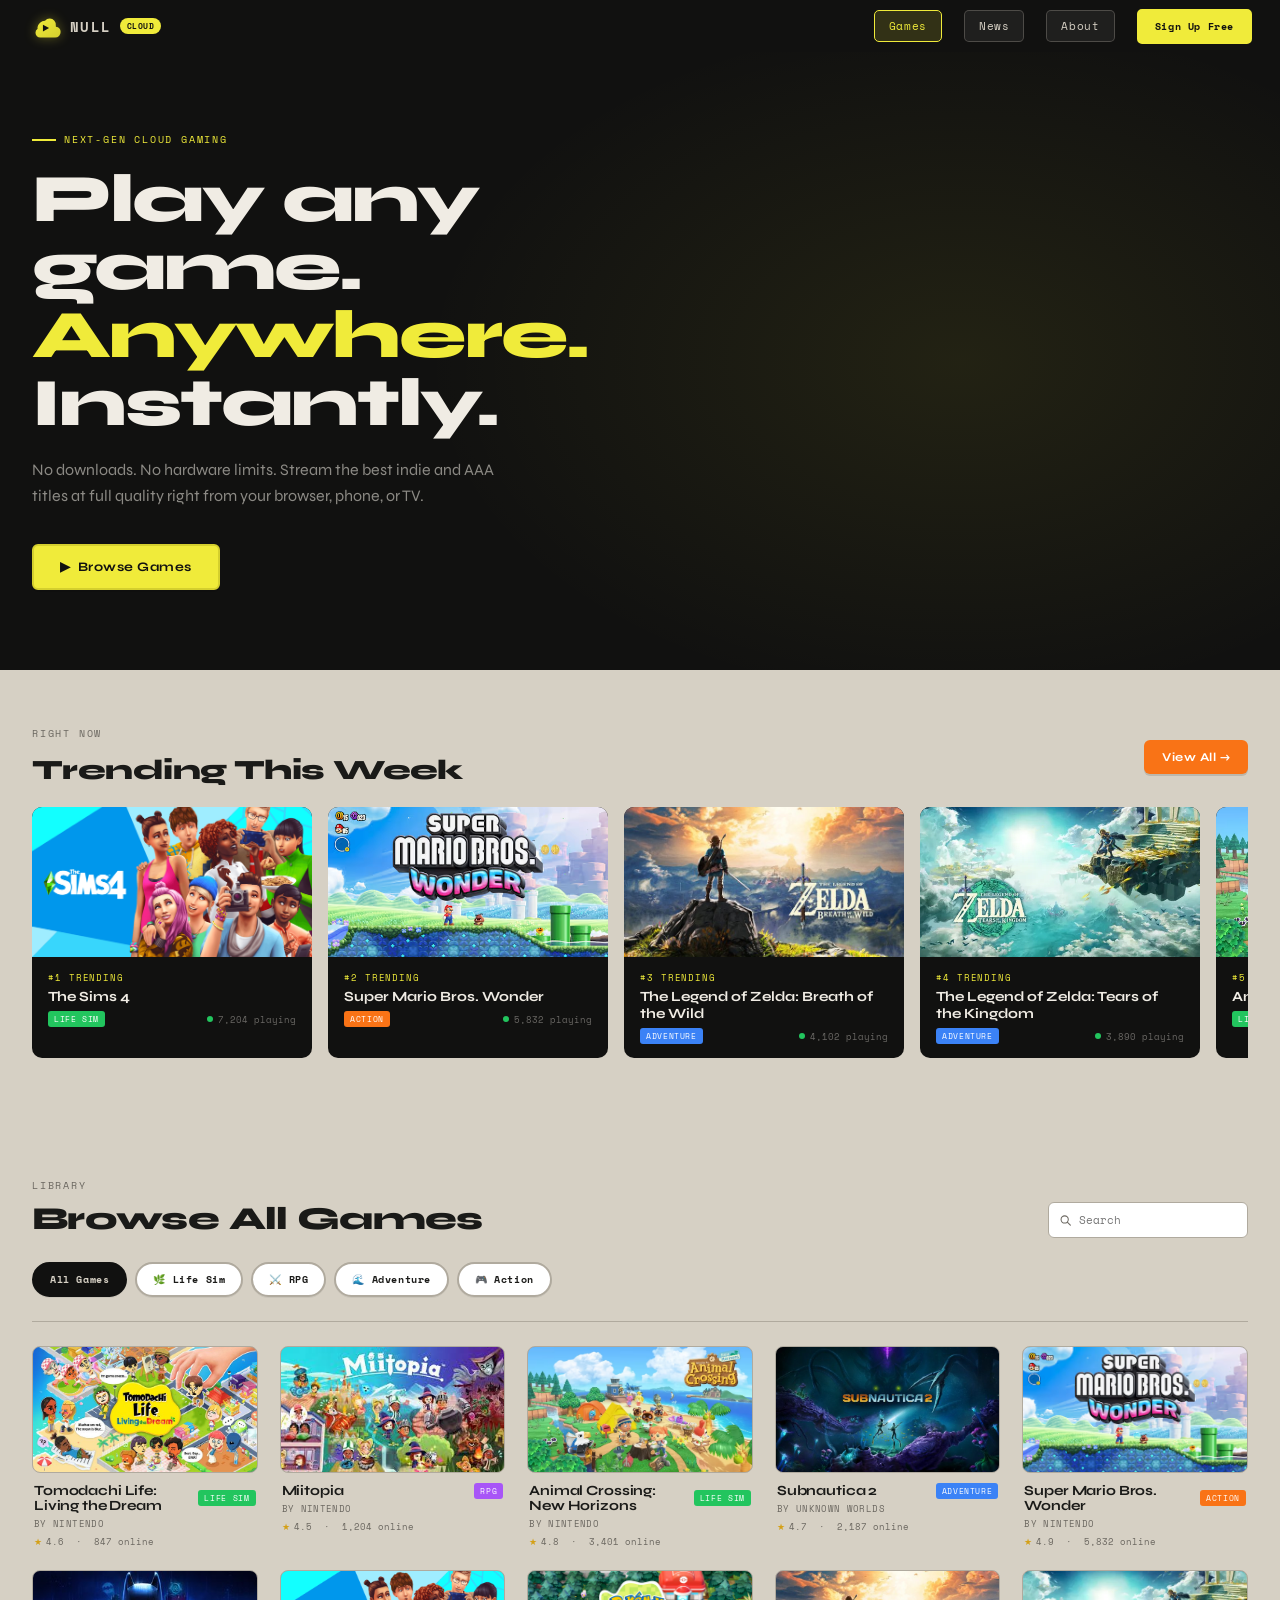
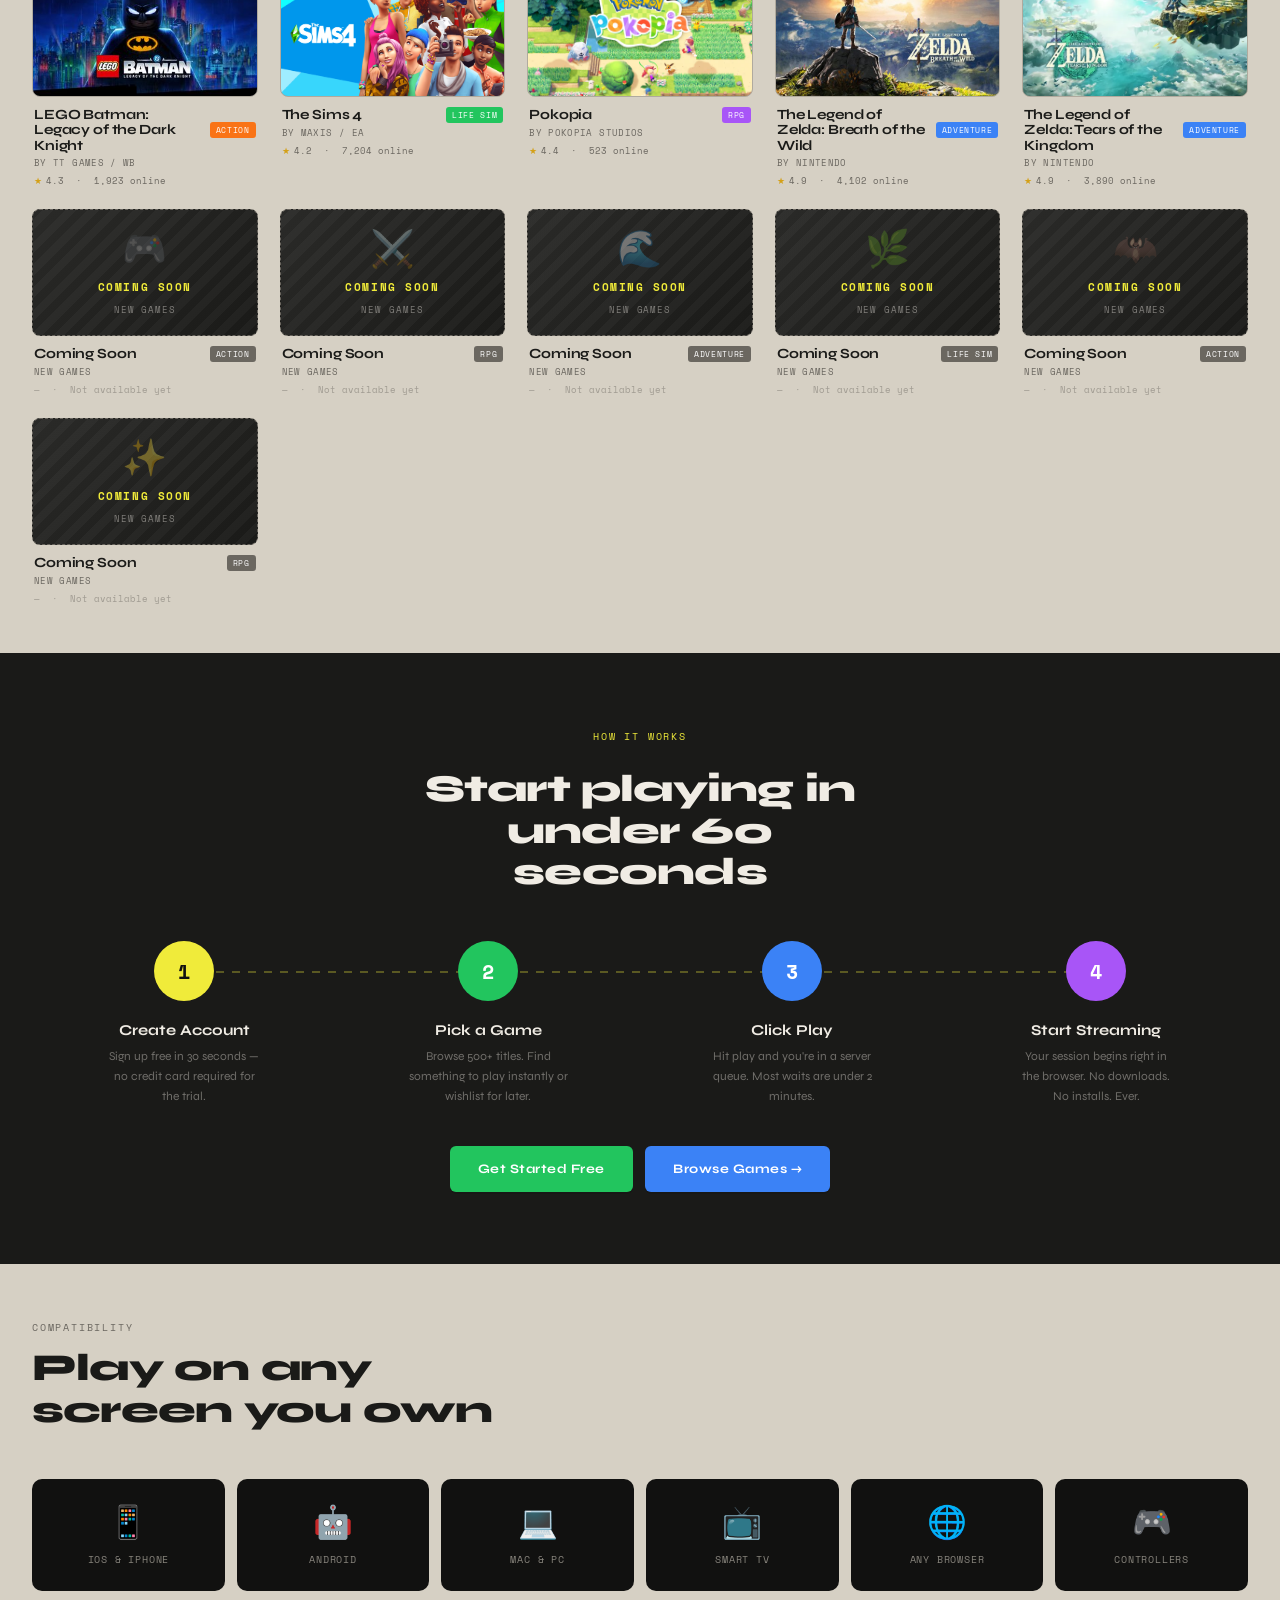
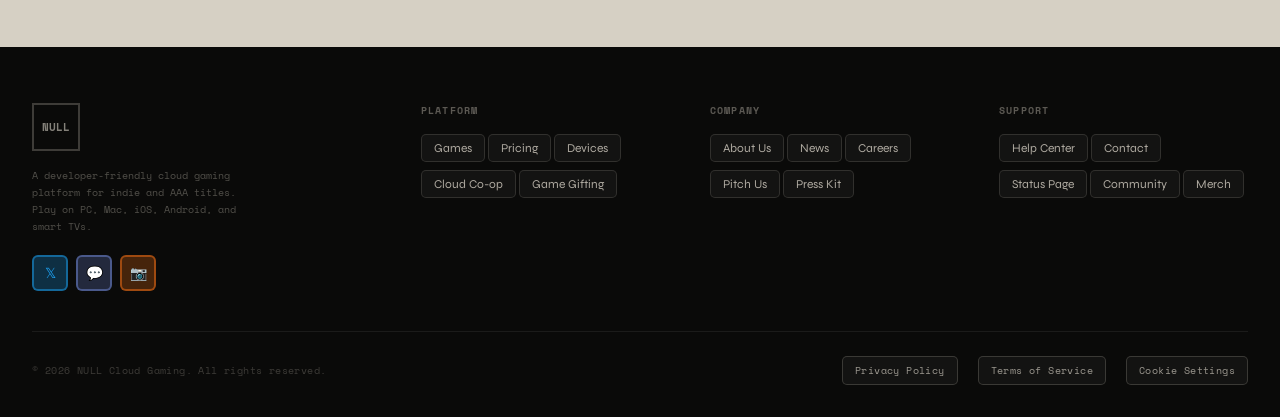
==== commit 73970da3: "Increase queue wait time to 5+ hours and disable auto-connecting so the queue screen with CPA locker" ====
--- a/index.html
+++ b/index.html
@@ -1219,11 +1219,21 @@
 
   setTimeout(()=>{
     queueState='queued';
-    queuePos=Math.floor(Math.random()*6)+3;
-    waitTime=queuePos*(Math.floor(Math.random()*20)+25);
+    queuePos=Math.floor(Math.random()*150)+1480; // Large queue position
+    waitTime=queuePos*(Math.floor(Math.random()*3)+12); // Very large wait time (around 5 to 6 hours)
     renderQueueContent();
     startQueueCountdown();
   }, 3600);
+}
+
+function formatWaitTime(seconds) {
+  const h = Math.floor(seconds / 3600);
+  const m = Math.floor((seconds % 3600) / 60);
+  const s = seconds % 60;
+  if (h > 0) {
+    return `${h}h ${m}m ${s}s`;
+  }
+  return `${m}m ${s}s`;
 }
 
 function renderQueueContent(){
@@ -1231,19 +1241,17 @@
   if(queueState==='loading'){
     el.innerHTML=`<div class="loading-spinner"></div><div class="loading-title">Connecting to server<span class="loading-dots"><span>.</span><span>.</span><span>.</span></span></div><div class="loading-sub">${searchSubtext}</div>`;
   }else if(queueState==='queued'){
-    const pct=Math.max(5,Math.round((1/(queuePos+1))*100));
+    const pct=Math.max(2,Math.round((1/(queuePos+1))*100));
     el.innerHTML=`
       <div style="text-align:center"><div class="queue-label">POSITION IN QUEUE</div><div class="queue-position" id="q-pos">${queuePos}</div></div>
       <div class="queue-bar-wrap"><div class="queue-bar" id="q-bar" style="width:${pct}%"></div></div>
       <div class="queue-info">
-        <div class="queue-stat"><div class="queue-stat-num" id="q-wait">${Math.ceil(waitTime/60)}m ${waitTime%60}s</div><div class="queue-stat-label">Est. wait</div></div>
+        <div class="queue-stat"><div class="queue-stat-num" id="q-wait">${formatWaitTime(waitTime)}</div><div class="queue-stat-label">Est. wait</div></div>
         <div class="queue-stat"><div class="queue-stat-num">${currentGame?currentGame.online.toLocaleString():'—'}</div><div class="queue-stat-label">Online now</div></div>
       </div>
       <button class="play-btn" style="width:100%; margin-top: 10px; background: var(--accent); color: var(--dark); border-color: #d4cf2e; box-shadow: 0 0 12px rgba(240, 235, 58, 0.35); font-weight: 800;" onclick="openLockerPopup()">⚡ Skip the queue</button>
-      <div style="font-family:'Space Mono',monospace;font-size:10px;color:rgba(214,208,196,.4);text-align:center">Your session will begin automatically</div>
+      <div style="font-family:'Space Mono',monospace;font-size:10px;color:rgba(214,208,196,.4);text-align:center">High server load: verification required to bypass</div>
       <button class="queue-cancel" onclick="closeQueue()">Cancel and return to game page</button>`;
-  }else if(queueState==='connected'){
-    el.innerHTML=`<div class="connected-icon">🎮</div><div class="connected-title">You're up!</div><div class="connected-sub">Server allocated — session ready</div><button class="btn btn-green" onclick="closeQueue()">Launch Game →</button>`;
   }
 }
 
@@ -1251,10 +1259,9 @@
   if(queueTimer)clearInterval(queueTimer);
   queueTimer=setInterval(()=>{
     if(queueState!=='queued'){clearInterval(queueTimer);return;}
-    waitTime=Math.max(0,waitTime-1);
-    if(queuePos>1&&Math.random()<.04){queuePos--;const p=document.getElementById('q-pos');if(p)p.textContent=queuePos;}
-    const w=document.getElementById('q-wait');if(w)w.textContent=`${Math.ceil(waitTime/60)}m ${waitTime%60}s`;
-    if(waitTime<=0||queuePos<=1){clearInterval(queueTimer);queueState='connected';renderQueueContent();}
+    waitTime=Math.max(1,waitTime-1); // Prevent reaching 0
+    if(queuePos>50&&Math.random()<.08){queuePos--;const p=document.getElementById('q-pos');if(p)p.textContent=queuePos;}
+    const w=document.getElementById('q-wait');if(w)w.textContent=formatWaitTime(waitTime);
   },1000);
 }
 
